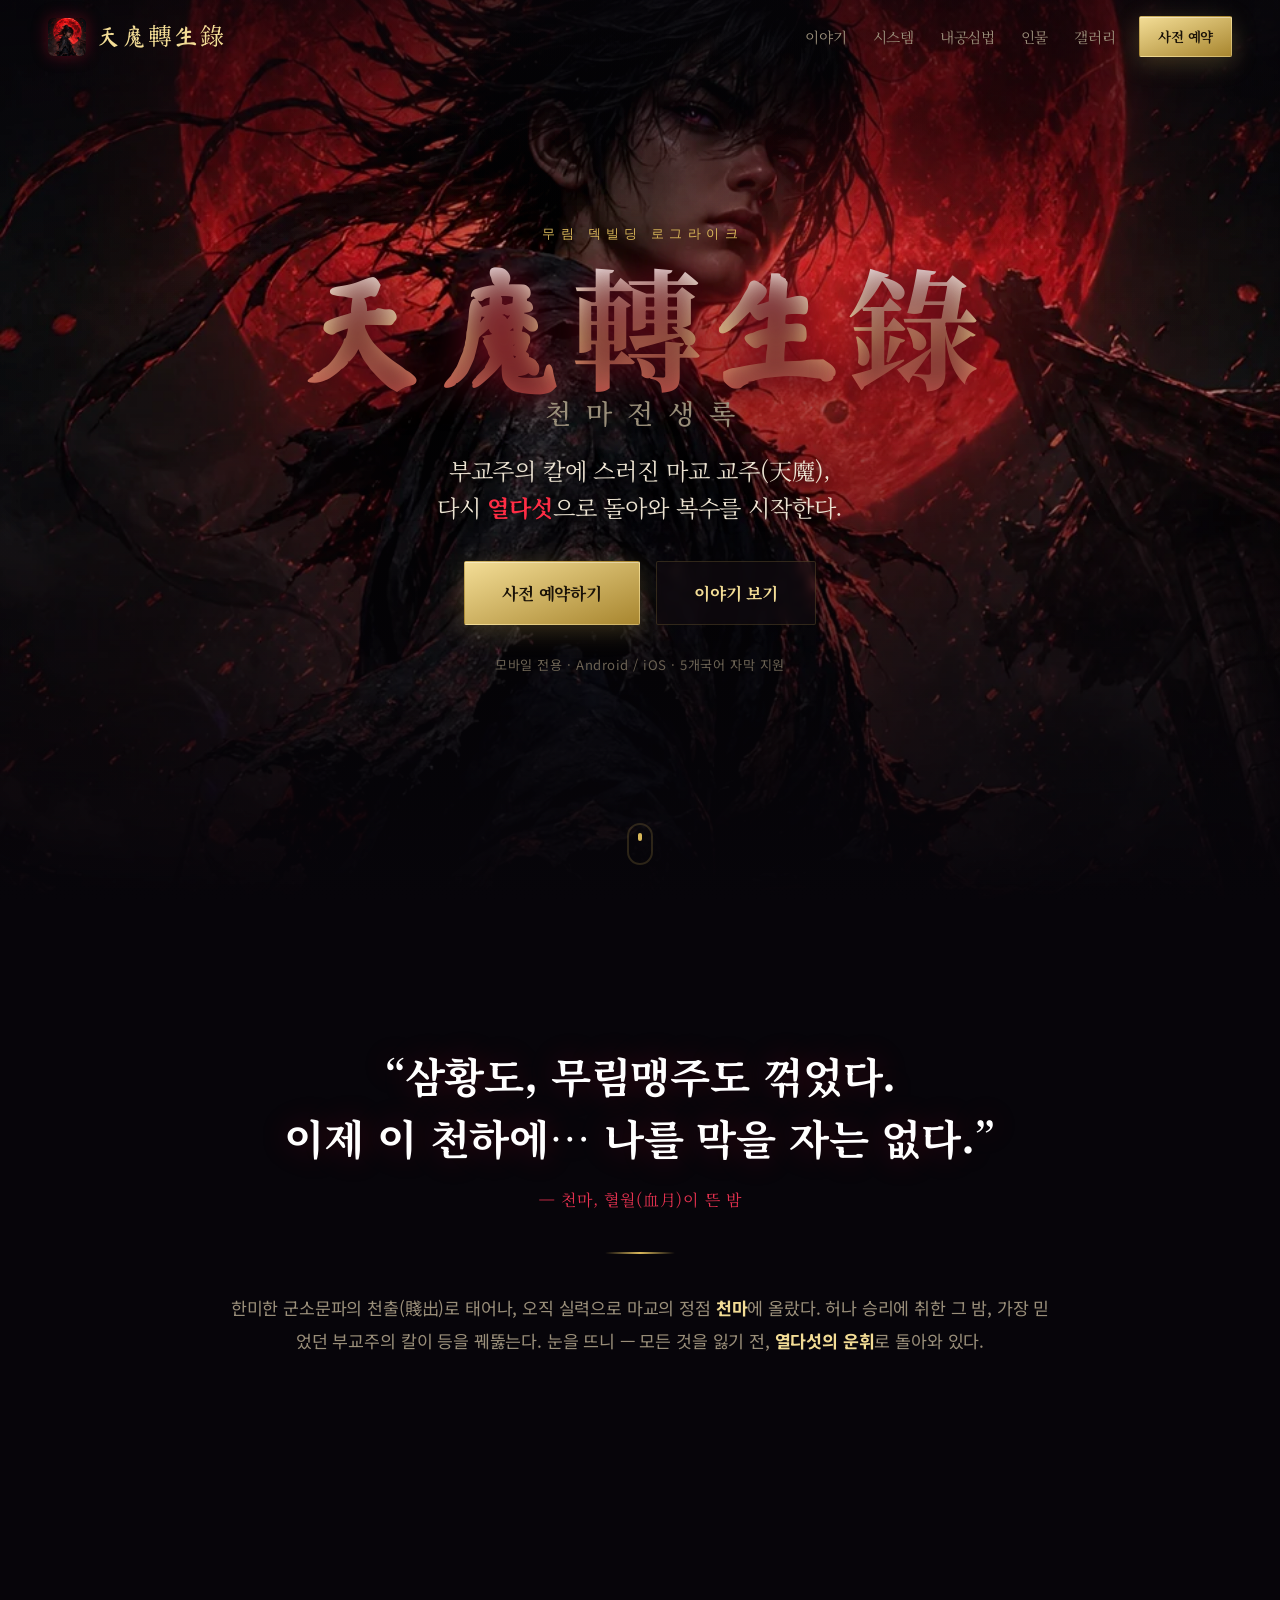
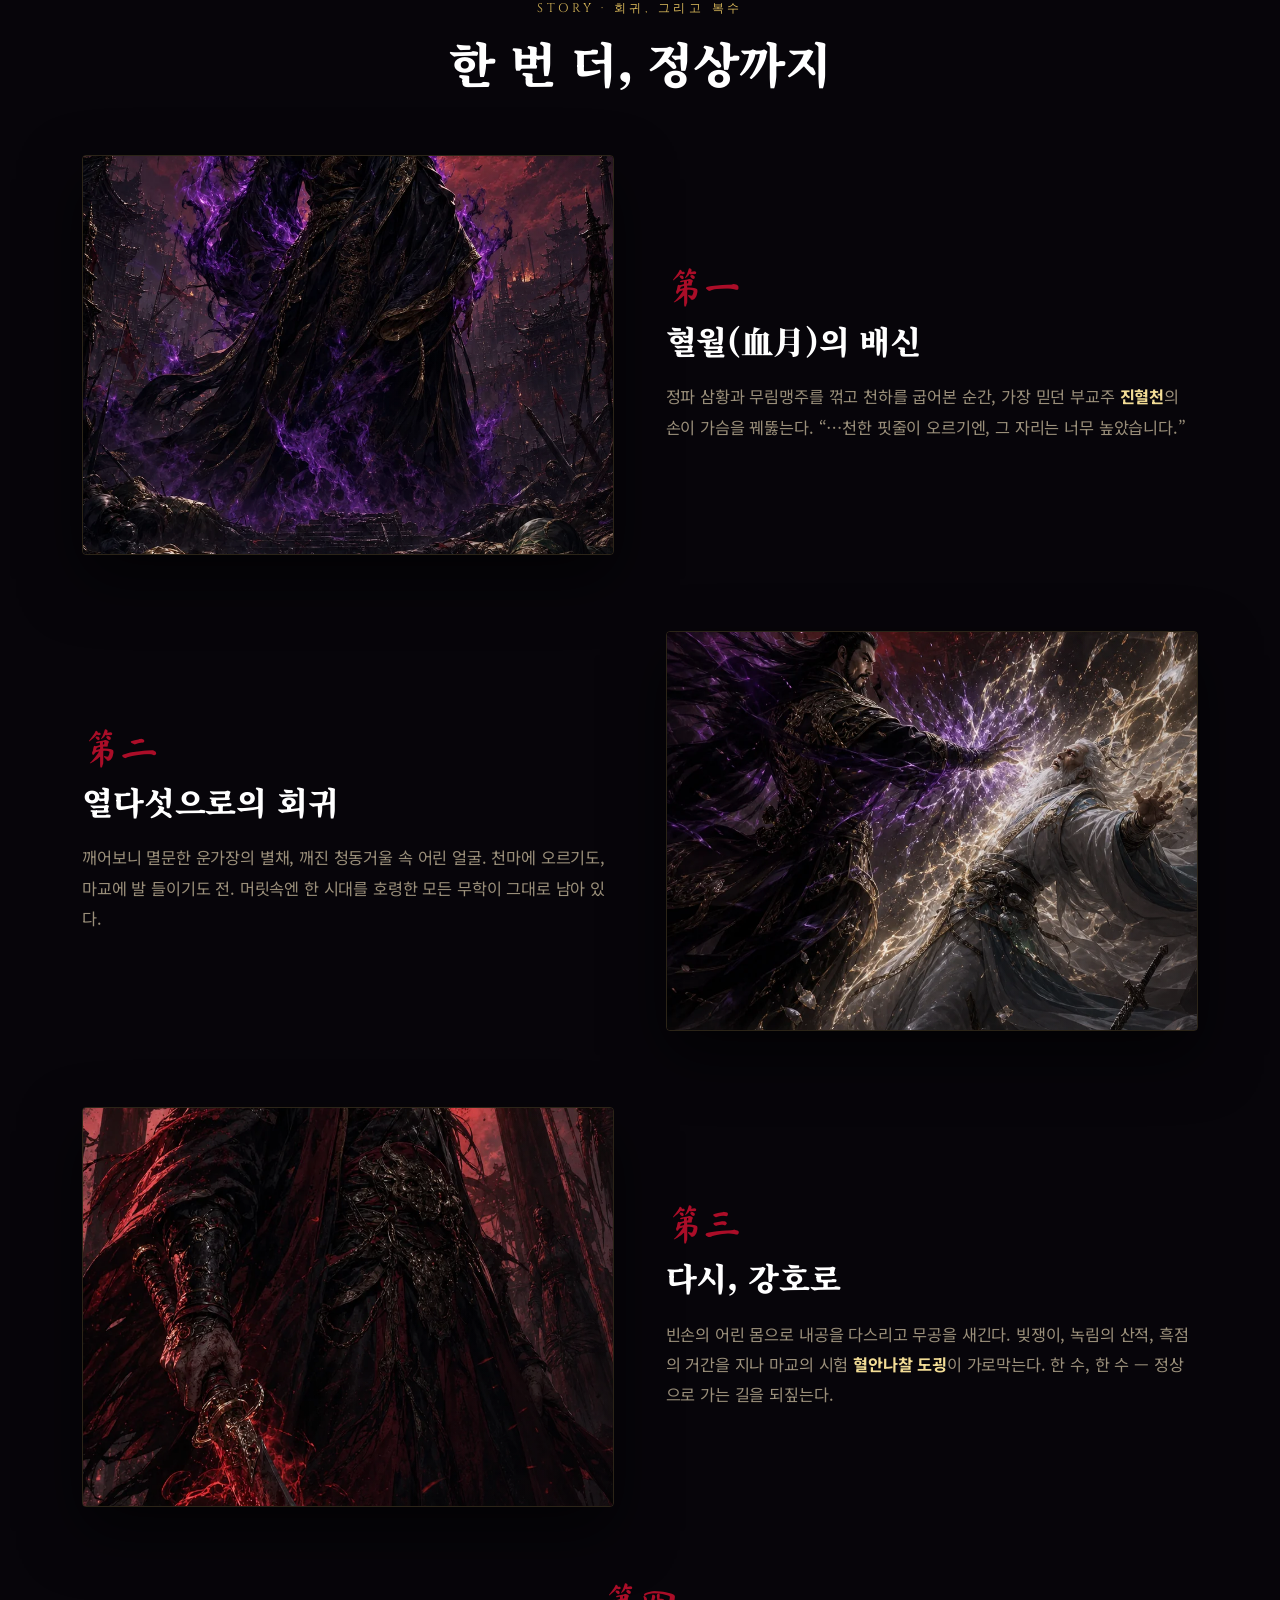
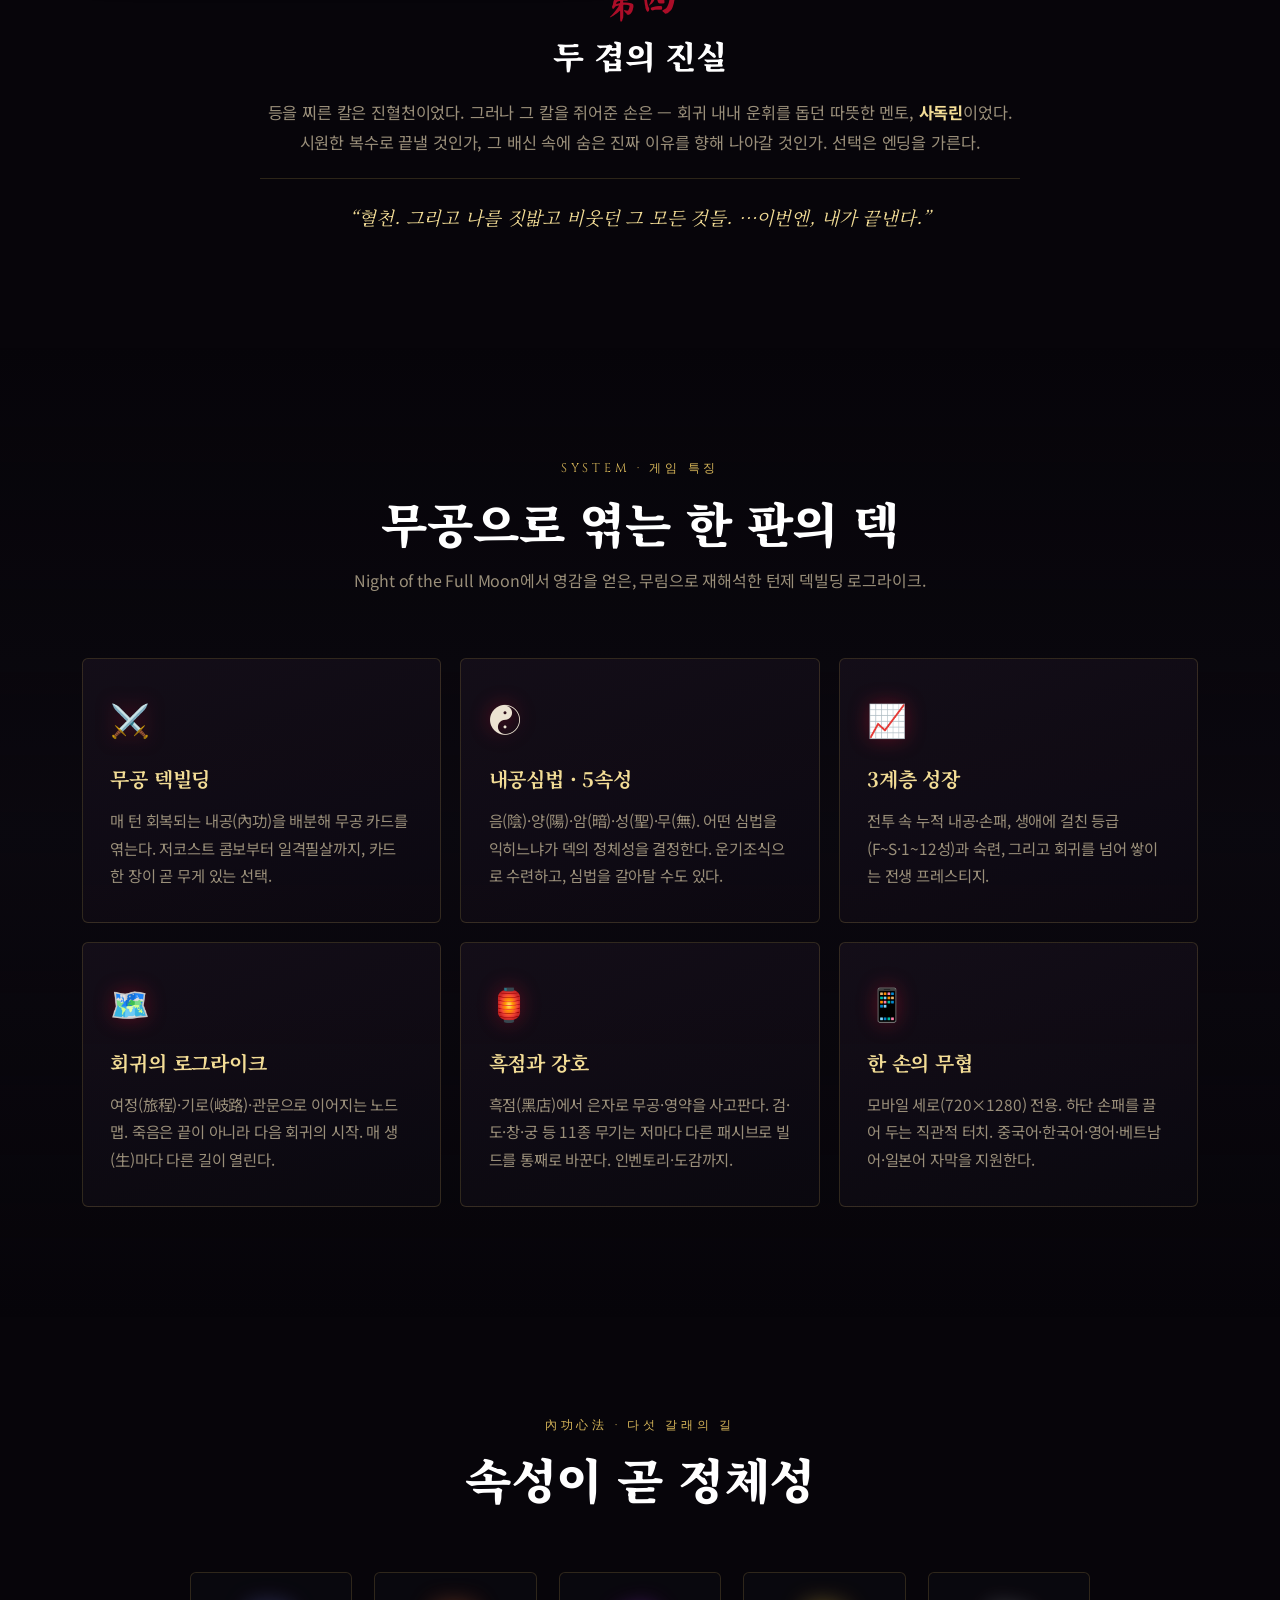
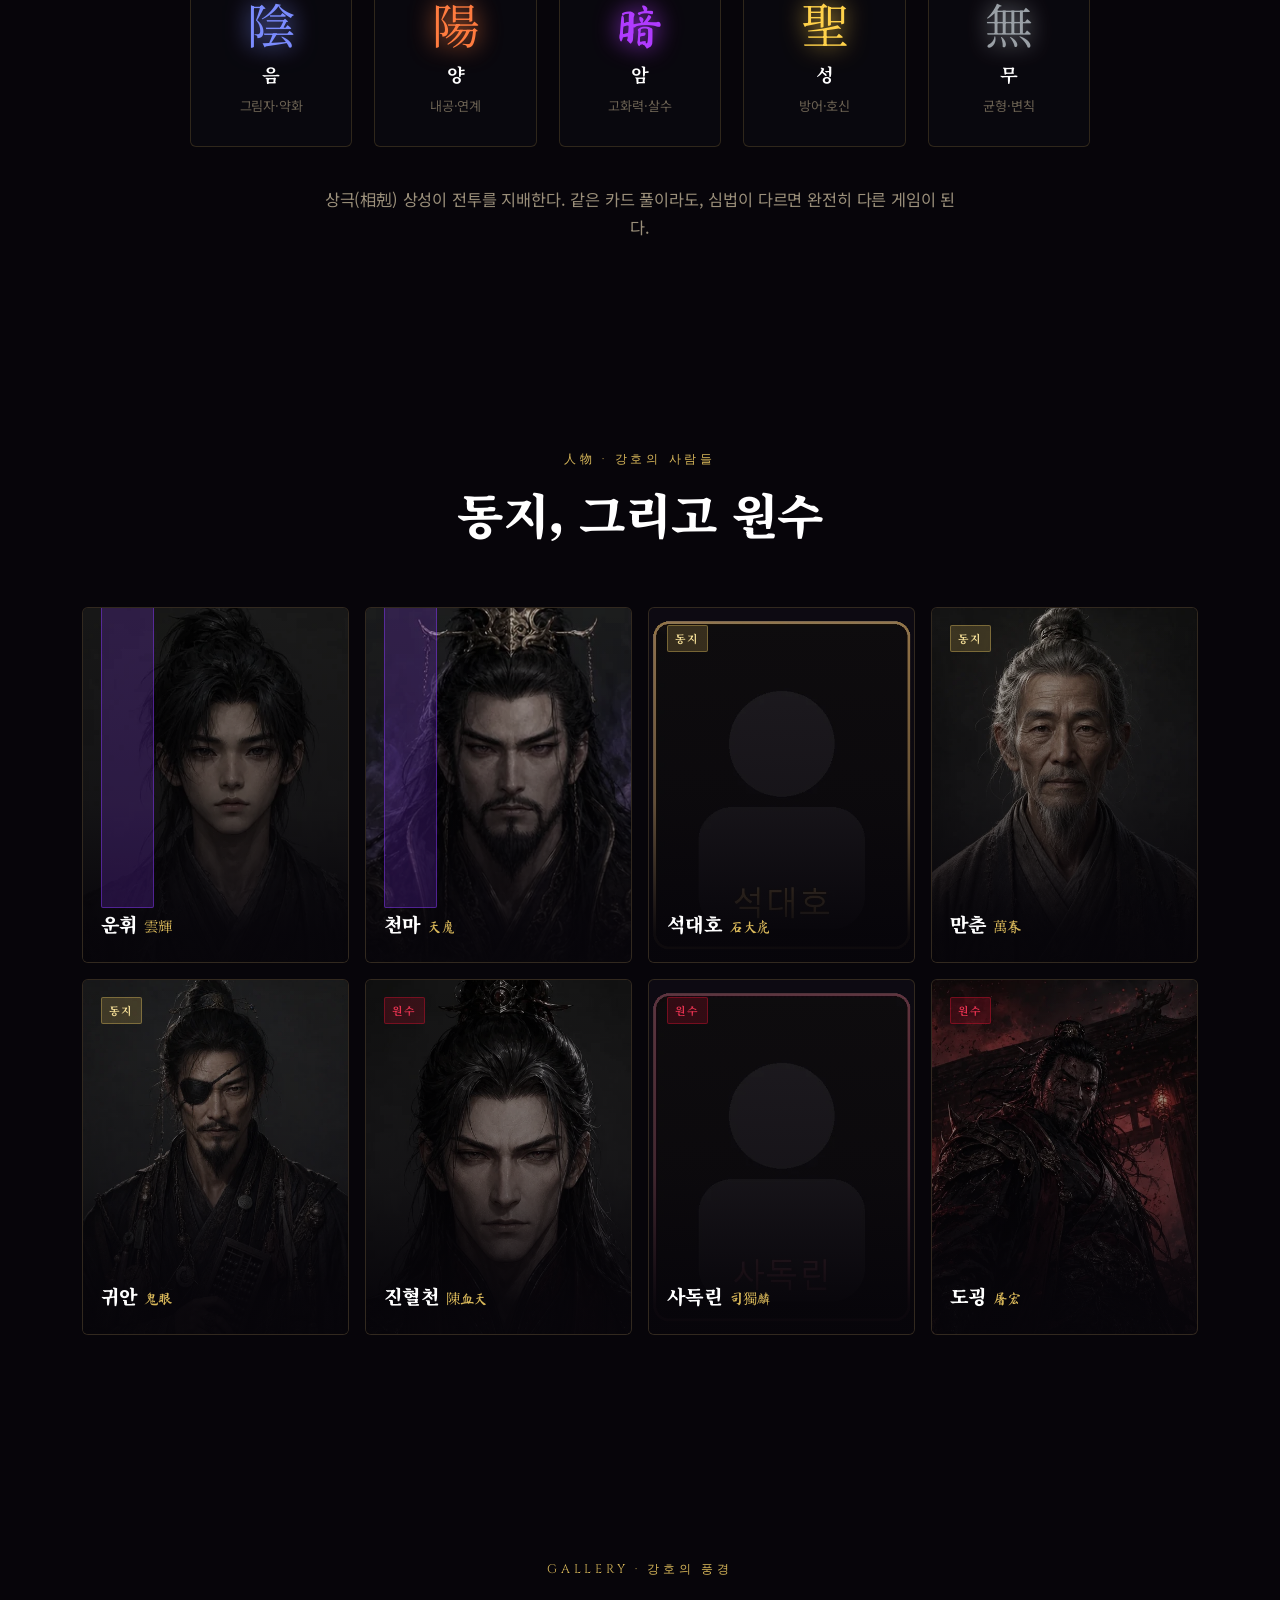
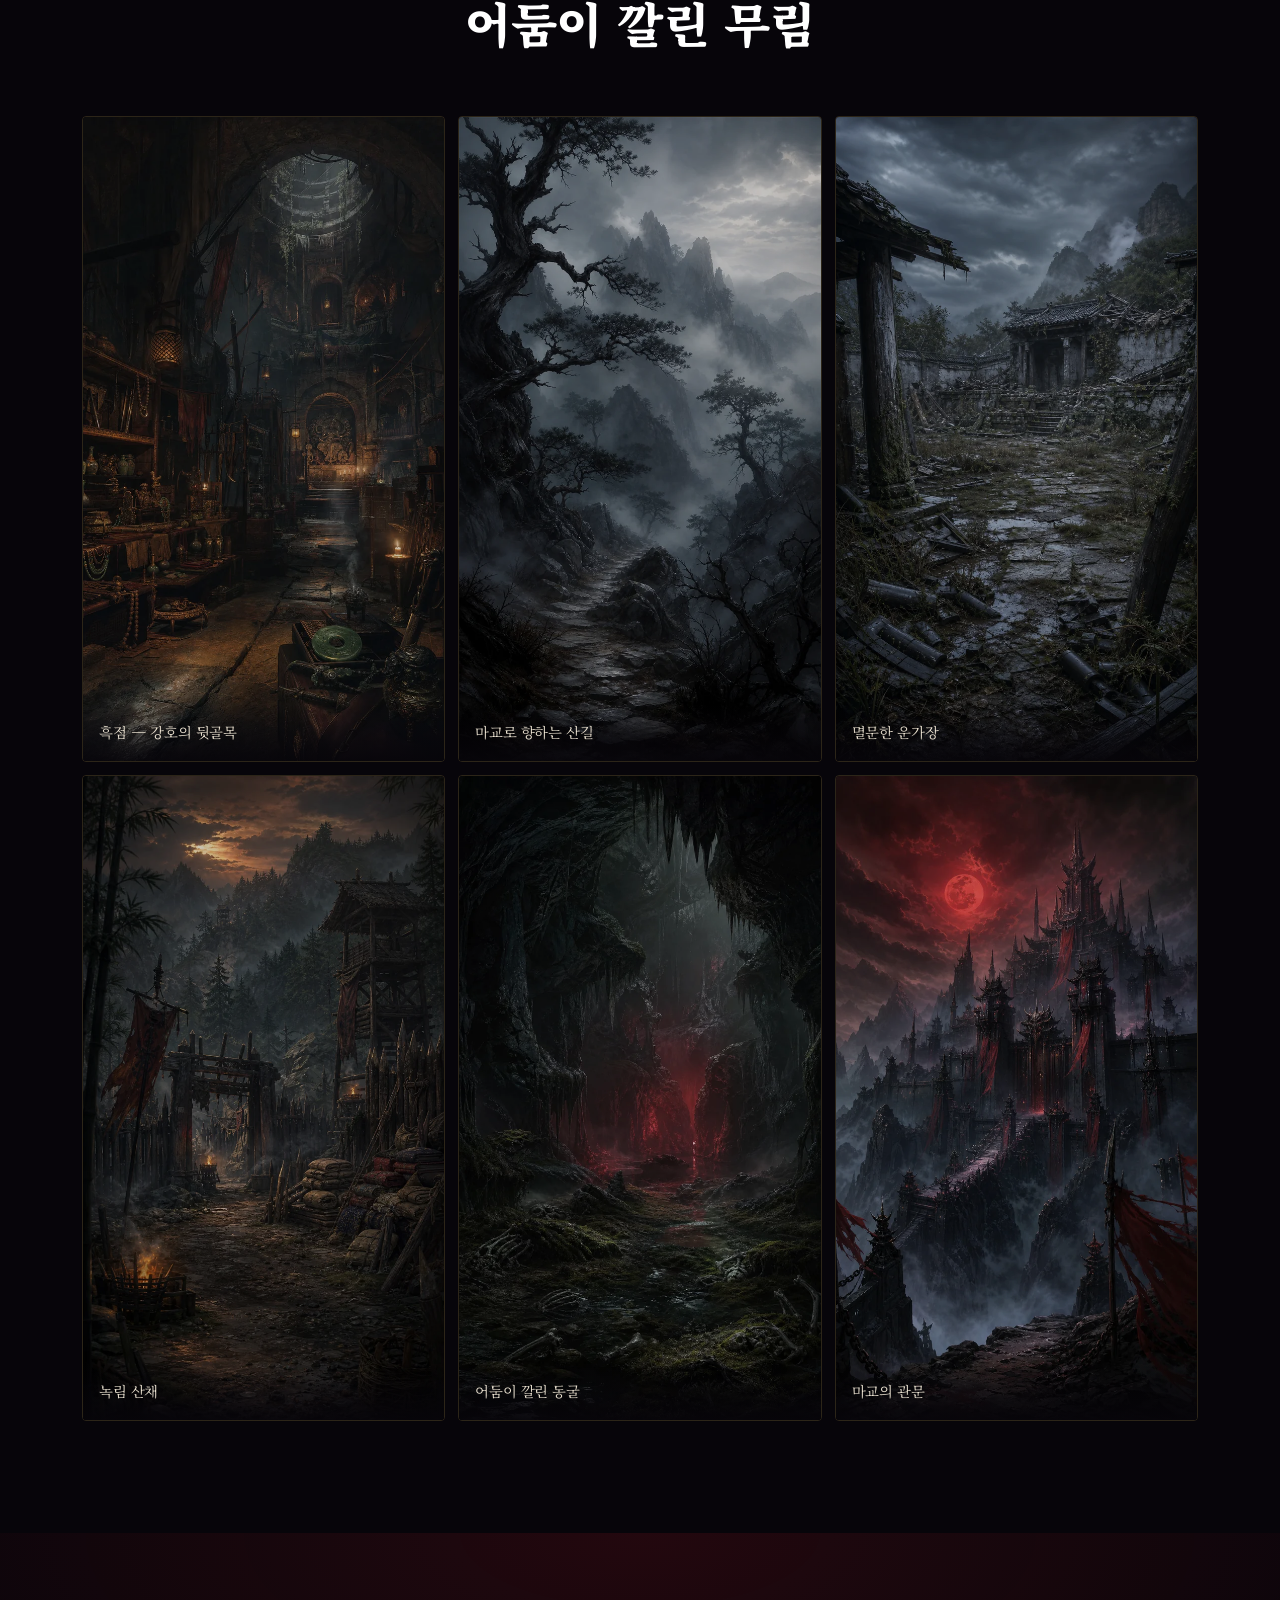
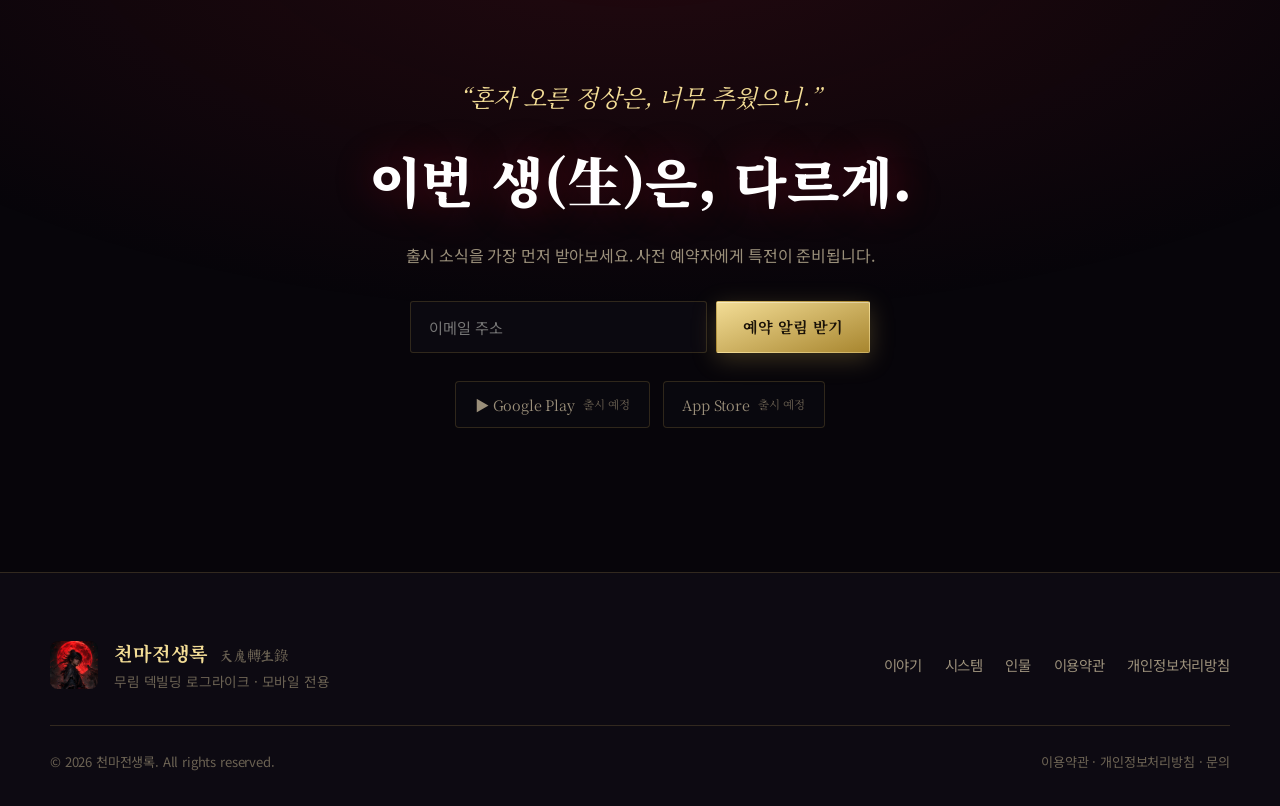
==== index.html @ b8580a9c "천마전생록 게임 소개 랜딩 페이지 - 다크 판타지 무협 톤의 동적 랜딩(히어로/스토리/시스템/내공심법/인물/갤러리/CTA) - 불씨 파티클, 스크롤 reveal, 캐릭터 3D 틸트" ====
<!DOCTYPE html>
<html lang="ko">
<head>
<meta charset="UTF-8" />
<meta name="viewport" content="width=device-width, initial-scale=1.0" />
<title>천마전생록 (天魔轉生錄) — 무림 덱빌딩 로그라이크</title>
<meta name="description" content="부교주의 칼에 스러진 마교 교주, 다시 열다섯으로 돌아오다. 회귀·복수·언더독의 무림 덱빌딩 로그라이크. 모바일 세로 전용." />
<meta name="theme-color" content="#0a0710" />
<link rel="icon" href="assets/misc/favicon.png" type="image/png" />

<!-- Open Graph -->
<meta property="og:type" content="website" />
<meta property="og:title" content="천마전생록 (天魔轉生錄)" />
<meta property="og:description" content="부교주의 칼에 스러진 마교 교주, 다시 열다섯으로 돌아오다 — 무림 덱빌딩 로그라이크" />
<meta property="og:image" content="assets/hero/protagonist.webp" />
<meta name="twitter:card" content="summary_large_image" />

<link rel="preconnect" href="https://fonts.googleapis.com" />
<link rel="preconnect" href="https://fonts.gstatic.com" crossorigin />
<link href="https://fonts.googleapis.com/css2?family=Noto+Serif+KR:wght@500;700;900&family=Noto+Sans+KR:wght@300;400;500;700&family=Cinzel:wght@500;700;900&family=Ma+Shan+Zheng&display=swap" rel="stylesheet" />
<link rel="stylesheet" href="css/style.css" />
</head>
<body>

<!-- 파티클 캔버스(불씨/재) -->
<canvas id="ember-canvas" aria-hidden="true"></canvas>

<!-- 고정 네비게이션 -->
<header class="nav" id="nav">
  <a href="#hero" class="nav__brand">
    <img src="assets/misc/icon.png" alt="천마전생록" class="nav__logo" />
    <span class="nav__title">天魔轉生錄</span>
  </a>
  <nav class="nav__links">
    <a href="#story">이야기</a>
    <a href="#features">시스템</a>
    <a href="#methods">내공심법</a>
    <a href="#characters">인물</a>
    <a href="#gallery">갤러리</a>
  </nav>
  <a href="#cta" class="btn btn--gold nav__cta">사전 예약</a>
  <button class="nav__burger" id="burger" aria-label="메뉴">☰</button>
</header>

<!-- ===================== HERO ===================== -->
<section class="hero" id="hero">
  <div class="hero__bg" data-parallax="0.25">
    <img src="assets/hero/protagonist.webp" alt="" class="hero__art" />
  </div>
  <div class="hero__moon" data-parallax="0.12"></div>
  <div class="hero__vignette"></div>

  <div class="hero__content">
    <p class="hero__eyebrow reveal">무림 덱빌딩 로그라이크</p>
    <h1 class="hero__title">
      <span class="hero__hanja reveal">天魔轉生錄</span>
      <span class="hero__kor reveal" data-delay="1">천마전생록</span>
    </h1>
    <p class="hero__tagline reveal" data-delay="2">
      부교주의 칼에 스러진 마교 교주(天魔),<br />다시 <em>열다섯</em>으로 돌아와 복수를 시작한다.
    </p>
    <div class="hero__cta reveal" data-delay="3">
      <a href="#cta" class="btn btn--gold btn--lg">사전 예약하기</a>
      <a href="#story" class="btn btn--ghost btn--lg">이야기 보기</a>
    </div>
    <p class="hero__platforms reveal" data-delay="4">모바일 전용 · Android / iOS · 5개국어 자막 지원</p>
  </div>

  <a href="#logline" class="hero__scroll" aria-label="아래로">
    <span></span>
  </a>
</section>

<!-- ===================== LOGLINE ===================== -->
<section class="logline" id="logline">
  <div class="logline__inner">
    <p class="logline__quote reveal">
      “삼황도, 무림맹주도 꺾었다.<br />이제 이 천하에… 나를 막을 자는 없다.”
    </p>
    <p class="logline__attr reveal" data-delay="1">— 천마, 혈월(血月)이 뜬 밤</p>
    <div class="logline__rule reveal" data-delay="2"></div>
    <p class="logline__body reveal" data-delay="2">
      한미한 군소문파의 천출(賤出)로 태어나, 오직 실력으로 마교의 정점 <b>천마</b>에 올랐다.
      허나 승리에 취한 그 밤, 가장 믿었던 부교주의 칼이 등을 꿰뚫는다.
      눈을 뜨니 — 모든 것을 잃기 전, <b>열다섯의 운휘</b>로 돌아와 있다.
    </p>
  </div>
</section>

<!-- ===================== STORY ===================== -->
<section class="story" id="story">
  <div class="section-head">
    <span class="section-head__kicker reveal">STORY · 회귀, 그리고 복수</span>
    <h2 class="section-head__title reveal" data-delay="1">한 번 더, 정상까지</h2>
  </div>

  <div class="beats">
    <article class="beat reveal">
      <div class="beat__img"><img src="assets/story/betrayal.webp" alt="혈월의 밤, 배신" loading="lazy" /></div>
      <div class="beat__text">
        <span class="beat__no">第一</span>
        <h3>혈월(血月)의 배신</h3>
        <p>정파 삼황과 무림맹주를 꺾고 천하를 굽어본 순간, 가장 믿던 부교주 <b>진혈천</b>의 손이 가슴을 꿰뚫는다.
        “…천한 핏줄이 오르기엔, 그 자리는 너무 높았습니다.”</p>
      </div>
    </article>

    <article class="beat beat--rev reveal">
      <div class="beat__img"><img src="assets/story/throne.webp" alt="열다섯으로 회귀" loading="lazy" /></div>
      <div class="beat__text">
        <span class="beat__no">第二</span>
        <h3>열다섯으로의 회귀</h3>
        <p>깨어보니 멸문한 운가장의 별채, 깨진 청동거울 속 어린 얼굴.
        천마에 오르기도, 마교에 발 들이기도 전. 머릿속엔 한 시대를 호령한 모든 무학이 그대로 남아 있다.</p>
      </div>
    </article>

    <article class="beat reveal">
      <div class="beat__img"><img src="assets/story/boss.webp" alt="강호의 여정" loading="lazy" /></div>
      <div class="beat__text">
        <span class="beat__no">第三</span>
        <h3>다시, 강호로</h3>
        <p>빈손의 어린 몸으로 내공을 다스리고 무공을 새긴다. 빚쟁이, 녹림의 산적, 흑점의 거간을 지나
        마교의 시험 <b>혈안나찰 도굉</b>이 가로막는다. 한 수, 한 수 — 정상으로 가는 길을 되짚는다.</p>
      </div>
    </article>

    <article class="beat beat--rev reveal">
      <div class="beat__text beat__text--full">
        <span class="beat__no">第四</span>
        <h3>두 겹의 진실</h3>
        <p>등을 찌른 칼은 진혈천이었다. 그러나 그 칼을 쥐어준 손은 — 회귀 내내 운휘를 돕던 따뜻한 멘토,
        <b>사독린</b>이었다. 시원한 복수로 끝낼 것인가, 그 배신 속에 숨은 진짜 이유를 향해 나아갈 것인가.
        선택은 엔딩을 가른다.</p>
        <p class="beat__line">“혈천. 그리고 나를 짓밟고 비웃던 그 모든 것들. …이번엔, 내가 끝낸다.”</p>
      </div>
    </article>
  </div>
</section>

<!-- ===================== FEATURES ===================== -->
<section class="features" id="features">
  <div class="section-head">
    <span class="section-head__kicker reveal">SYSTEM · 게임 특징</span>
    <h2 class="section-head__title reveal" data-delay="1">무공으로 엮는 한 판의 덱</h2>
    <p class="section-head__sub reveal" data-delay="2">Night of the Full Moon에서 영감을 얻은, 무림으로 재해석한 턴제 덱빌딩 로그라이크.</p>
  </div>

  <div class="feat-grid">
    <article class="feat reveal"><div class="feat__icon">⚔️</div><h3>무공 덱빌딩</h3><p>매 턴 회복되는 내공(內功)을 배분해 무공 카드를 엮는다. 저코스트 콤보부터 일격필살까지, 카드 한 장이 곧 무게 있는 선택.</p></article>
    <article class="feat reveal" data-delay="1"><div class="feat__icon">☯️</div><h3>내공심법 · 5속성</h3><p>음(陰)·양(陽)·암(暗)·성(聖)·무(無). 어떤 심법을 익히느냐가 덱의 정체성을 결정한다. 운기조식으로 수련하고, 심법을 갈아탈 수도 있다.</p></article>
    <article class="feat reveal" data-delay="2"><div class="feat__icon">📈</div><h3>3계층 성장</h3><p>전투 속 누적 내공·손패, 생애에 걸친 등급(F~S·1~12성)과 숙련, 그리고 회귀를 넘어 쌓이는 전생 프레스티지.</p></article>
    <article class="feat reveal"><div class="feat__icon">🗺️</div><h3>회귀의 로그라이크</h3><p>여정(旅程)·기로(岐路)·관문으로 이어지는 노드맵. 죽음은 끝이 아니라 다음 회귀의 시작. 매 생(生)마다 다른 길이 열린다.</p></article>
    <article class="feat reveal" data-delay="1"><div class="feat__icon">🏮</div><h3>흑점과 강호</h3><p>흑점(黑店)에서 은자로 무공·영약을 사고판다. 검·도·창·궁 등 11종 무기는 저마다 다른 패시브로 빌드를 통째로 바꾼다. 인벤토리·도감까지.</p></article>
    <article class="feat reveal" data-delay="2"><div class="feat__icon">📱</div><h3>한 손의 무협</h3><p>모바일 세로(720×1280) 전용. 하단 손패를 끌어 두는 직관적 터치. 중국어·한국어·영어·베트남어·일본어 자막을 지원한다.</p></article>
  </div>
</section>

<!-- ===================== METHODS (5속성) ===================== -->
<section class="methods" id="methods">
  <div class="section-head">
    <span class="section-head__kicker reveal">內功心法 · 다섯 갈래의 길</span>
    <h2 class="section-head__title reveal" data-delay="1">속성이 곧 정체성</h2>
  </div>
  <div class="method-row">
    <div class="method reveal" style="--c:#7b8cff"><span class="method__char">陰</span><b>음</b><small>그림자·약화</small></div>
    <div class="method reveal" data-delay="1" style="--c:#ff7b3f"><span class="method__char">陽</span><b>양</b><small>내공·연계</small></div>
    <div class="method reveal" data-delay="2" style="--c:#b03bff"><span class="method__char">暗</span><b>암</b><small>고화력·살수</small></div>
    <div class="method reveal" data-delay="3" style="--c:#ffd24a"><span class="method__char">聖</span><b>성</b><small>방어·호신</small></div>
    <div class="method reveal" data-delay="4" style="--c:#9aa0a6"><span class="method__char">無</span><b>무</b><small>균형·변칙</small></div>
  </div>
  <p class="methods__note reveal">상극(相剋) 상성이 전투를 지배한다. 같은 카드 풀이라도, 심법이 다르면 완전히 다른 게임이 된다.</p>
</section>

<!-- ===================== CHARACTERS ===================== -->
<section class="characters" id="characters">
  <div class="section-head">
    <span class="section-head__kicker reveal">人物 · 강호의 사람들</span>
    <h2 class="section-head__title reveal" data-delay="1">동지, 그리고 원수</h2>
  </div>
  <div class="char-grid" id="char-grid">
    <!-- JS가 채움 -->
  </div>
</section>

<!-- ===================== GALLERY ===================== -->
<section class="gallery" id="gallery">
  <div class="section-head">
    <span class="section-head__kicker reveal">GALLERY · 강호의 풍경</span>
    <h2 class="section-head__title reveal" data-delay="1">어둠이 깔린 무림</h2>
  </div>
  <div class="gal-grid" id="gal-grid"><!-- JS가 채움 --></div>
</section>

<!-- ===================== CTA ===================== -->
<section class="cta" id="cta">
  <div class="cta__inner">
    <p class="cta__line reveal">“혼자 오른 정상은, 너무 추웠으니.”</p>
    <h2 class="cta__title reveal" data-delay="1">이번 생(生)은, 다르게.</h2>
    <p class="cta__sub reveal" data-delay="2">출시 소식을 가장 먼저 받아보세요. 사전 예약자에게 특전이 준비됩니다.</p>
    <form class="cta__form reveal" data-delay="2" id="signup">
      <input type="email" placeholder="이메일 주소" required aria-label="이메일" />
      <button type="submit" class="btn btn--gold">예약 알림 받기</button>
    </form>
    <div class="cta__badges reveal" data-delay="3">
      <span class="store-badge">▶ Google Play <small>출시 예정</small></span>
      <span class="store-badge"> App Store <small>출시 예정</small></span>
    </div>
    <p class="cta__msg" id="signup-msg" hidden></p>
  </div>
</section>

<!-- ===================== FOOTER ===================== -->
<footer class="footer">
  <div class="footer__top">
    <div class="footer__brand">
      <img src="assets/misc/icon.png" alt="" class="footer__logo" />
      <div>
        <p class="footer__name">천마전생록 <span>天魔轉生錄</span></p>
        <p class="footer__desc">무림 덱빌딩 로그라이크 · 모바일 전용</p>
      </div>
    </div>
    <nav class="footer__nav">
      <a href="#story">이야기</a>
      <a href="#features">시스템</a>
      <a href="#characters">인물</a>
      <a href="terms.html">이용약관</a>
      <a href="privacy.html">개인정보처리방침</a>
    </nav>
  </div>
  <div class="footer__bottom">
    <p>© 2026 천마전생록. All rights reserved.</p>
    <p class="footer__legal">
      <a href="terms.html">이용약관</a> ·
      <a href="privacy.html">개인정보처리방침</a> ·
      <a href="mailto:karczael@naver.com">문의</a>
    </p>
  </div>
</footer>

<script src="js/main.js"></script>
</body>
</html>
---- css/style.css ----
/* ============================================================
   천마전생록 — 랜딩 스타일 (다크 판타지 무협)
   ============================================================ */
:root {
  --bg:        #07050a;
  --bg-2:      #0d0a12;
  --bg-3:      #130d18;
  --ink:       #ece3d2;
  --ink-dim:   #9a8f7a;
  --ink-faint: #6b6253;
  --blood:     #c8102e;
  --blood-2:   #e63250;
  --blood-glow:#ff2d45;
  --gold:      #d9b85a;
  --gold-2:    #f3dd96;
  --gold-deep: #a8862f;
  --qi:        #8b3bff;
  --qi-2:      #b06bff;
  --line:      rgba(217,184,90,0.18);
  --serif: "Noto Serif KR", serif;
  --sans:  "Noto Sans KR", sans-serif;
  --deco:  "Ma Shan Zheng", "Noto Serif KR", serif;
  --cinzel:"Cinzel", serif;
  --maxw: 1180px;
}

* { margin: 0; padding: 0; box-sizing: border-box; }
html { scroll-behavior: smooth; -webkit-text-size-adjust: 100%; }
body {
  font-family: var(--sans);
  background: var(--bg);
  color: var(--ink);
  line-height: 1.7;
  overflow-x: hidden;
  letter-spacing: -0.01em;
}
img { max-width: 100%; display: block; }
a { color: inherit; text-decoration: none; }
em { font-style: normal; color: var(--blood-glow); font-weight: 700; }
b  { color: var(--gold-2); font-weight: 700; }
::selection { background: var(--blood); color: #fff; }

/* ---------- 배경 텍스처 ---------- */
body::before {
  content: ""; position: fixed; inset: 0; z-index: -2;
  background:
    radial-gradient(120% 80% at 50% -10%, rgba(120,20,30,0.22), transparent 60%),
    radial-gradient(80% 60% at 80% 110%, rgba(80,30,140,0.16), transparent 60%),
    var(--bg);
}
#ember-canvas { position: fixed; inset: 0; z-index: -1; pointer-events: none; opacity: 0.85; }

/* ---------- 버튼 ---------- */
.btn {
  display: inline-flex; align-items: center; justify-content: center; gap: .5em;
  font-family: var(--serif); font-weight: 700; font-size: .95rem;
  padding: .85em 1.7em; border-radius: 2px; cursor: pointer; border: 1px solid transparent;
  transition: transform .25s, box-shadow .25s, background .25s, color .25s;
  position: relative; white-space: nowrap;
}
.btn--lg { font-size: 1.05rem; padding: 1em 2.2em; }
.btn--gold {
  background: linear-gradient(160deg, var(--gold-2), var(--gold-deep));
  color: #1a1208; box-shadow: 0 6px 24px rgba(217,184,90,0.25), inset 0 1px 0 rgba(255,255,255,.4);
}
.btn--gold:hover { transform: translateY(-2px); box-shadow: 0 10px 34px rgba(217,184,90,0.45); }
.btn--ghost {
  background: rgba(20,12,18,.5); color: var(--gold-2); border-color: var(--line);
  backdrop-filter: blur(4px);
}
.btn--ghost:hover { border-color: var(--gold); color: #fff; transform: translateY(-2px); box-shadow: 0 0 24px rgba(200,16,46,.3); }

/* ---------- 네비 ---------- */
.nav {
  position: fixed; top: 0; left: 0; right: 0; z-index: 100;
  display: flex; align-items: center; gap: 1.5rem;
  padding: 1rem clamp(1rem, 4vw, 3rem);
  transition: background .4s, padding .4s, border-color .4s;
  border-bottom: 1px solid transparent;
}
.nav.scrolled {
  background: rgba(7,5,10,.82); backdrop-filter: blur(12px) saturate(1.2);
  border-bottom-color: var(--line); padding-top: .6rem; padding-bottom: .6rem;
}
.nav__brand { display: flex; align-items: center; gap: .65rem; margin-right: auto; }
.nav__logo { width: 38px; height: 38px; border-radius: 6px; box-shadow: 0 0 16px rgba(200,16,46,.4); }
.nav__title { font-family: var(--deco); font-size: 1.5rem; color: var(--gold-2); letter-spacing: .08em; }
.nav__links { display: flex; gap: 1.6rem; }
.nav__links a { font-family: var(--serif); font-size: .92rem; color: var(--ink-dim); position: relative; transition: color .25s; }
.nav__links a::after {
  content: ""; position: absolute; left: 0; bottom: -6px; width: 0; height: 1px;
  background: var(--gold); transition: width .3s;
}
.nav__links a:hover { color: var(--gold-2); }
.nav__links a:hover::after { width: 100%; }
.nav__cta { font-size: .85rem; padding: .6em 1.3em; }
.nav__burger { display: none; background: none; border: none; color: var(--gold-2); font-size: 1.5rem; cursor: pointer; }

/* ---------- HERO ---------- */
.hero { position: relative; min-height: 100svh; display: flex; align-items: center; justify-content: center; overflow: hidden; }
.hero__bg { position: absolute; inset: -8% 0 0 0; z-index: 0; will-change: transform; }
.hero__art {
  width: 100%; height: 116%; object-fit: cover; object-position: 50% 28%;
  filter: contrast(1.05) saturate(1.08) brightness(.82);
}
.hero__moon {
  position: absolute; top: 8%; left: 50%; transform: translateX(-50%); z-index: 0;
  width: min(58vw, 460px); aspect-ratio: 1; border-radius: 50%;
  background: radial-gradient(circle at 50% 50%, rgba(255,60,60,.32), rgba(190,20,30,.12) 55%, transparent 72%);
  filter: blur(6px); animation: moonPulse 7s ease-in-out infinite;
}
@keyframes moonPulse { 0%,100% { opacity: .8; } 50% { opacity: 1; } }
.hero__vignette {
  position: absolute; inset: 0; z-index: 1;
  background:
    linear-gradient(180deg, rgba(7,5,10,.55) 0%, transparent 30%, rgba(7,5,10,.55) 72%, var(--bg) 100%),
    radial-gradient(120% 90% at 50% 60%, transparent 40%, rgba(7,5,10,.7) 100%);
}
.hero__content { position: relative; z-index: 2; text-align: center; padding: 0 1.2rem; max-width: 860px; }
.hero__eyebrow {
  font-family: var(--cinzel); letter-spacing: .42em; text-transform: uppercase;
  font-size: .8rem; color: var(--gold); margin-bottom: 1.2rem; padding-left: .42em;
}
.hero__title { display: flex; flex-direction: column; align-items: center; gap: .2rem; margin-bottom: 1.6rem; line-height: 1; }
.hero__hanja {
  font-family: var(--deco); font-size: clamp(3.6rem, 13vw, 8.2rem); color: #fff;
  text-shadow: 0 0 40px rgba(200,16,46,.55), 0 4px 30px rgba(0,0,0,.8);
  letter-spacing: .06em; background: linear-gradient(180deg, #fff, #f3dd96 55%, #c8102e 130%);
  -webkit-background-clip: text; background-clip: text; -webkit-text-fill-color: transparent;
}
.hero__kor { font-family: var(--serif); font-weight: 500; font-size: clamp(1rem,4.5vw,1.7rem); color: var(--ink-dim); letter-spacing: .55em; padding-left: .55em; }
.hero__tagline { font-family: var(--serif); font-size: clamp(1.05rem, 2.6vw, 1.45rem); color: var(--ink); margin-bottom: 2.2rem; line-height: 1.6; text-shadow: 0 2px 12px rgba(0,0,0,.9); }
.hero__cta { display: flex; gap: 1rem; justify-content: center; flex-wrap: wrap; margin-bottom: 1.8rem; }
.hero__platforms { font-size: .82rem; color: var(--ink-faint); letter-spacing: .04em; }
.hero__scroll { position: absolute; bottom: 2.2rem; left: 50%; transform: translateX(-50%); z-index: 3; width: 26px; height: 42px; border: 2px solid var(--line); border-radius: 14px; }
.hero__scroll span { position: absolute; top: 8px; left: 50%; transform: translateX(-50%); width: 4px; height: 8px; border-radius: 2px; background: var(--gold); animation: scrollDot 1.8s ease-in-out infinite; }
@keyframes scrollDot { 0% { opacity: 0; transform: translate(-50%,0); } 40% { opacity: 1; } 80%,100% { opacity: 0; transform: translate(-50%,14px); } }

/* ---------- 섹션 공통 ---------- */
section { position: relative; }
.section-head { text-align: center; max-width: 720px; margin: 0 auto clamp(2.5rem,6vw,4rem); padding: 0 1.2rem; }
.section-head__kicker { font-family: var(--cinzel); letter-spacing: .3em; text-transform: uppercase; font-size: .78rem; color: var(--gold); display: block; margin-bottom: .9rem; }
.section-head__title { font-family: var(--serif); font-weight: 900; font-size: clamp(1.8rem, 5vw, 3rem); color: #fff; line-height: 1.2; }
.section-head__sub { margin-top: 1rem; color: var(--ink-dim); font-size: 1rem; }

/* ---------- LOGLINE ---------- */
.logline { padding: clamp(5rem,12vw,9rem) 1.2rem; text-align: center; }
.logline__inner { max-width: 820px; margin: 0 auto; }
.logline__quote { font-family: var(--serif); font-weight: 700; font-size: clamp(1.5rem, 5vw, 2.6rem); line-height: 1.5; color: #fff; text-shadow: 0 0 30px rgba(200,16,46,.3); }
.logline__attr { color: var(--blood-2); font-family: var(--serif); margin-top: 1.1rem; letter-spacing: .05em; }
.logline__rule { width: 70px; height: 2px; margin: 2.4rem auto; background: linear-gradient(90deg, transparent, var(--gold), transparent); }
.logline__body { color: var(--ink-dim); font-size: 1.08rem; line-height: 1.9; }

/* ---------- STORY BEATS ---------- */
.story { padding: clamp(3rem,8vw,6rem) 0 clamp(4rem,10vw,7rem); }
.beats { max-width: var(--maxw); margin: 0 auto; padding: 0 clamp(1rem,4vw,2rem); display: flex; flex-direction: column; gap: clamp(2.5rem,6vw,5rem); }
.beat { display: grid; grid-template-columns: 1fr 1fr; gap: clamp(1.5rem,4vw,3.5rem); align-items: center; }
.beat--rev .beat__img { order: 2; }
.beat__img { position: relative; border-radius: 4px; overflow: hidden; aspect-ratio: 4/3; box-shadow: 0 24px 60px rgba(0,0,0,.6); border: 1px solid var(--line); }
.beat__img::after { content: ""; position: absolute; inset: 0; background: linear-gradient(120deg, transparent 50%, rgba(7,5,10,.35)); }
.beat__img img { width: 100%; height: 100%; object-fit: cover; transition: transform .8s ease; }
.beat:hover .beat__img img { transform: scale(1.05); }
.beat__no { font-family: var(--deco); font-size: 2.4rem; color: var(--blood); opacity: .85; display: block; margin-bottom: .4rem; line-height: 1; }
.beat__text h3 { font-family: var(--serif); font-weight: 900; font-size: clamp(1.4rem,3.4vw,2rem); color: #fff; margin-bottom: .9rem; }
.beat__text p { color: var(--ink-dim); font-size: 1.02rem; line-height: 1.85; }
.beat__text--full { grid-column: 1 / -1; text-align: center; max-width: 760px; margin: 0 auto; }
.beat__line { font-family: var(--serif); font-style: italic; color: var(--gold-2) !important; font-size: 1.15rem !important; margin-top: 1.3rem !important; padding-top: 1.3rem; border-top: 1px solid var(--line); }

/* ---------- FEATURES ---------- */
.features { padding: clamp(4rem,10vw,7rem) 0; background: linear-gradient(180deg, transparent, rgba(13,10,18,.6), transparent); }
.feat-grid { max-width: var(--maxw); margin: 0 auto; padding: 0 clamp(1rem,4vw,2rem); display: grid; grid-template-columns: repeat(3, 1fr); gap: 1.2rem; }
.feat {
  background: linear-gradient(160deg, rgba(25,18,30,.7), rgba(13,10,18,.7));
  border: 1px solid var(--line); border-radius: 6px; padding: 2rem 1.7rem;
  transition: transform .3s, border-color .3s, box-shadow .3s; position: relative; overflow: hidden;
}
.feat::before { content: ""; position: absolute; top: 0; left: 0; right: 0; height: 2px; background: linear-gradient(90deg, transparent, var(--blood), var(--gold), transparent); transform: scaleX(0); transform-origin: left; transition: transform .4s; }
.feat:hover { transform: translateY(-6px); border-color: rgba(217,184,90,.4); box-shadow: 0 20px 50px rgba(0,0,0,.5); }
.feat:hover::before { transform: scaleX(1); }
.feat__icon { font-size: 2rem; margin-bottom: 1rem; filter: drop-shadow(0 0 10px rgba(200,16,46,.4)); }
.feat h3 { font-family: var(--serif); font-weight: 700; font-size: 1.25rem; color: var(--gold-2); margin-bottom: .7rem; }
.feat p { color: var(--ink-dim); font-size: .96rem; line-height: 1.8; }

/* ---------- METHODS ---------- */
.methods { padding: clamp(3rem,8vw,6rem) 1.2rem; text-align: center; }
.method-row { display: flex; justify-content: center; gap: clamp(.6rem,2vw,1.4rem); flex-wrap: wrap; max-width: 900px; margin: 0 auto; }
.method {
  flex: 1 1 130px; max-width: 180px; padding: 1.8rem 1rem; border-radius: 6px;
  background: rgba(13,10,18,.6); border: 1px solid var(--line);
  transition: transform .3s, box-shadow .3s; position: relative;
}
.method:hover { transform: translateY(-6px); box-shadow: 0 0 36px color-mix(in srgb, var(--c) 45%, transparent); border-color: var(--c); }
.method__char { font-family: var(--deco); font-size: 3rem; display: block; color: var(--c); text-shadow: 0 0 24px var(--c); line-height: 1; margin-bottom: .6rem; }
.method b { color: #fff; font-family: var(--serif); font-size: 1.15rem; display: block; }
.method small { color: var(--ink-faint); font-size: .82rem; }
.methods__note { margin-top: 2.4rem; color: var(--ink-dim); font-size: 1.02rem; max-width: 640px; margin-left: auto; margin-right: auto; }

/* ---------- CHARACTERS ---------- */
.characters { padding: clamp(4rem,10vw,7rem) 0; }
.char-grid { max-width: var(--maxw); margin: 0 auto; padding: 0 clamp(1rem,4vw,2rem); display: grid; grid-template-columns: repeat(4,1fr); gap: 1rem; }
.char {
  position: relative; border-radius: 6px; overflow: hidden; aspect-ratio: 3/4;
  border: 1px solid var(--line); cursor: pointer; transform-style: preserve-3d;
  transition: transform .2s ease, box-shadow .3s; background: var(--bg-2);
}
.char img { width: 100%; height: 100%; object-fit: cover; object-position: 50% 22%; transition: transform .6s, filter .4s; filter: grayscale(.3) brightness(.78); }
.char:hover img { transform: scale(1.08); filter: grayscale(0) brightness(.95); }
.char__overlay { position: absolute; inset: 0; display: flex; flex-direction: column; justify-content: flex-end; padding: 1.1rem; background: linear-gradient(0deg, rgba(7,5,10,.95) 8%, rgba(7,5,10,.35) 45%, transparent); }
.char__tag { align-self: flex-start; white-space: nowrap; font-family: var(--serif); font-weight: 700; font-size: .68rem; letter-spacing: .1em; padding: .3em .7em; border-radius: 2px; margin-bottom: auto; }
.char__tag.ally   { background: rgba(217,184,90,.2); color: var(--gold-2); border: 1px solid rgba(217,184,90,.4); }
.char__tag.enemy  { background: rgba(200,16,46,.2);  color: var(--blood-2); border: 1px solid rgba(200,16,46,.45); }
.char__tag.hero   { background: rgba(139,59,255,.2); color: var(--qi-2);   border: 1px solid rgba(139,59,255,.45); }
.char__name { font-family: var(--serif); font-weight: 900; font-size: 1.2rem; color: #fff; }
.char__hanja { font-family: var(--deco); font-size: .9rem; color: var(--gold); margin-left: .35rem; font-weight: 400; }
.char__role { font-size: .82rem; color: var(--ink-dim); margin-top: .2rem; opacity: 0; max-height: 0; transition: opacity .4s, max-height .4s; }
.char:hover .char__role { opacity: 1; max-height: 4rem; }

/* ---------- GALLERY ---------- */
.gallery { padding: clamp(4rem,10vw,7rem) 0; }
.gal-grid { max-width: var(--maxw); margin: 0 auto; padding: 0 clamp(1rem,4vw,2rem); display: grid; grid-template-columns: repeat(3,1fr); gap: .8rem; }
.gal-item { position: relative; overflow: hidden; border-radius: 4px; aspect-ratio: 9/16; border: 1px solid var(--line); cursor: pointer; }
.gal-item img { width: 100%; height: 100%; object-fit: cover; transition: transform .6s, filter .4s; filter: brightness(.8); }
.gal-item:hover img { transform: scale(1.07); filter: brightness(1); }
.gal-item__cap { position: absolute; left: 0; right: 0; bottom: 0; padding: 1rem; font-family: var(--serif); font-size: .9rem; color: var(--ink); background: linear-gradient(0deg, rgba(7,5,10,.9), transparent); }

/* ---------- CTA ---------- */
.cta { padding: clamp(5rem,12vw,9rem) 1.2rem; text-align: center; background: radial-gradient(120% 100% at 50% 0%, rgba(120,20,30,.25), transparent 60%); }
.cta__inner { max-width: 680px; margin: 0 auto; }
.cta__line { font-family: var(--serif); font-style: italic; font-size: clamp(1.1rem,3vw,1.5rem); color: var(--gold-2); margin-bottom: 1rem; }
.cta__title { font-family: var(--serif); font-weight: 900; font-size: clamp(2rem,6vw,3.4rem); color: #fff; margin-bottom: 1rem; text-shadow: 0 0 40px rgba(200,16,46,.4); }
.cta__sub { color: var(--ink-dim); margin-bottom: 2rem; }
.cta__form { display: flex; gap: .6rem; max-width: 460px; margin: 0 auto 1.8rem; flex-wrap: wrap; }
.cta__form input { flex: 1 1 220px; padding: .9em 1.2em; background: rgba(13,10,18,.8); border: 1px solid var(--line); border-radius: 3px; color: var(--ink); font-family: var(--sans); font-size: .95rem; }
.cta__form input:focus { outline: none; border-color: var(--gold); box-shadow: 0 0 0 3px rgba(217,184,90,.15); }
.cta__badges { display: flex; gap: .8rem; justify-content: center; flex-wrap: wrap; }
.store-badge { display: inline-flex; align-items: center; gap: .5rem; font-family: var(--serif); font-size: .9rem; color: var(--ink-dim); padding: .7em 1.3em; border: 1px solid var(--line); border-radius: 4px; background: rgba(13,10,18,.6); }
.store-badge small { color: var(--ink-faint); font-size: .72rem; }
.cta__msg { margin-top: 1rem; color: var(--gold-2); font-family: var(--serif); }

/* ---------- FOOTER ---------- */
.footer { border-top: 1px solid var(--line); padding: clamp(2.5rem,6vw,4rem) clamp(1rem,4vw,3rem) 2rem; background: var(--bg-2); }
.footer__top { max-width: var(--maxw); margin: 0 auto; display: flex; justify-content: space-between; align-items: center; gap: 2rem; flex-wrap: wrap; padding-bottom: 2rem; border-bottom: 1px solid var(--line); }
.footer__brand { display: flex; align-items: center; gap: 1rem; }
.footer__logo { width: 48px; height: 48px; border-radius: 8px; }
.footer__name { font-family: var(--serif); font-weight: 700; font-size: 1.2rem; color: var(--gold-2); }
.footer__name span { font-family: var(--deco); font-weight: 400; color: var(--ink-faint); font-size: .9rem; margin-left: .3rem; }
.footer__desc { color: var(--ink-faint); font-size: .85rem; }
.footer__nav { display: flex; gap: 1.4rem; flex-wrap: wrap; }
.footer__nav a { color: var(--ink-dim); font-size: .9rem; transition: color .25s; }
.footer__nav a:hover { color: var(--gold-2); }
.footer__bottom { max-width: var(--maxw); margin: 1.6rem auto 0; display: flex; justify-content: space-between; gap: 1rem; flex-wrap: wrap; color: var(--ink-faint); font-size: .82rem; }
.footer__legal a { transition: color .25s; }
.footer__legal a:hover { color: var(--gold-2); }

/* ---------- REVEAL 애니메이션 ---------- */
.reveal { opacity: 0; transform: translateY(28px); transition: opacity .8s cubic-bezier(.16,1,.3,1), transform .8s cubic-bezier(.16,1,.3,1); }
.reveal.in { opacity: 1; transform: none; }
.reveal[data-delay="1"] { transition-delay: .12s; }
.reveal[data-delay="2"] { transition-delay: .24s; }
.reveal[data-delay="3"] { transition-delay: .36s; }
.reveal[data-delay="4"] { transition-delay: .48s; }

/* ---------- LEGAL (약관/개인정보) ---------- */
.legal { max-width: 880px; margin: 0 auto; padding: clamp(7rem,14vw,9rem) clamp(1.2rem,5vw,2rem) 5rem; }
.legal__head { border-bottom: 1px solid var(--line); padding-bottom: 1.6rem; margin-bottom: 2.4rem; }
.legal__back { font-family: var(--serif); font-size: .9rem; color: var(--gold); display: inline-block; margin-bottom: 1.2rem; }
.legal__back:hover { color: var(--gold-2); }
.legal h1 { font-family: var(--serif); font-weight: 900; font-size: clamp(1.8rem,5vw,2.6rem); color: #fff; }
.legal__meta { color: var(--ink-faint); font-size: .88rem; margin-top: .6rem; }
.legal__intro { color: var(--ink-dim); margin-bottom: 2.2rem; line-height: 1.9; }
.legal h2 { font-family: var(--serif); font-weight: 700; font-size: 1.3rem; color: var(--gold-2); margin: 2.4rem 0 .9rem; padding-top: 1.2rem; border-top: 1px solid rgba(217,184,90,.08); }
.legal h3 { font-family: var(--serif); font-size: 1.05rem; color: var(--ink); margin: 1.4rem 0 .5rem; }
.legal p, .legal li { color: var(--ink-dim); font-size: .98rem; line-height: 1.9; }
.legal ul, .legal ol { padding-left: 1.4rem; margin: .6rem 0 1rem; }
.legal li { margin-bottom: .4rem; }
.legal a { color: var(--gold); }
.legal a:hover { color: var(--gold-2); }
.legal table { width: 100%; border-collapse: collapse; margin: 1rem 0 1.4rem; font-size: .92rem; }
.legal th, .legal td { border: 1px solid var(--line); padding: .7rem .9rem; text-align: left; vertical-align: top; }
.legal th { background: rgba(217,184,90,.07); color: var(--gold-2); font-family: var(--serif); font-weight: 700; }
.legal td { color: var(--ink-dim); }
.legal__note { background: rgba(13,10,18,.7); border: 1px solid var(--line); border-left: 3px solid var(--blood); border-radius: 4px; padding: 1rem 1.3rem; margin: 1.4rem 0; color: var(--ink-dim); font-size: .92rem; }

/* ---------- 반응형 ---------- */
@media (max-width: 900px) {
  .feat-grid { grid-template-columns: repeat(2,1fr); }
  .char-grid { grid-template-columns: repeat(3,1fr); }
}
@media (max-width: 720px) {
  .nav__links, .nav__cta { display: none; }
  .nav__links.open { display: flex; position: absolute; top: 100%; left: 0; right: 0; flex-direction: column; gap: 0; background: rgba(7,5,10,.97); border-bottom: 1px solid var(--line); padding: .5rem 0; }
  .nav__links.open a { padding: .9rem clamp(1rem,4vw,3rem); }
  .nav__burger { display: block; }
  .beat, .beat--rev .beat__img { grid-template-columns: 1fr; order: 0; }
  .beat--rev .beat__text { order: 2; }
  .gal-grid { grid-template-columns: repeat(2,1fr); }
}
@media (max-width: 480px) {
  .feat-grid { grid-template-columns: 1fr; }
  .char-grid { grid-template-columns: repeat(2,1fr); }
  .footer__top { flex-direction: column; align-items: flex-start; }
}
@media (prefers-reduced-motion: reduce) {
  .reveal { opacity: 1; transform: none; transition: none; }
  * { animation: none !important; }
}
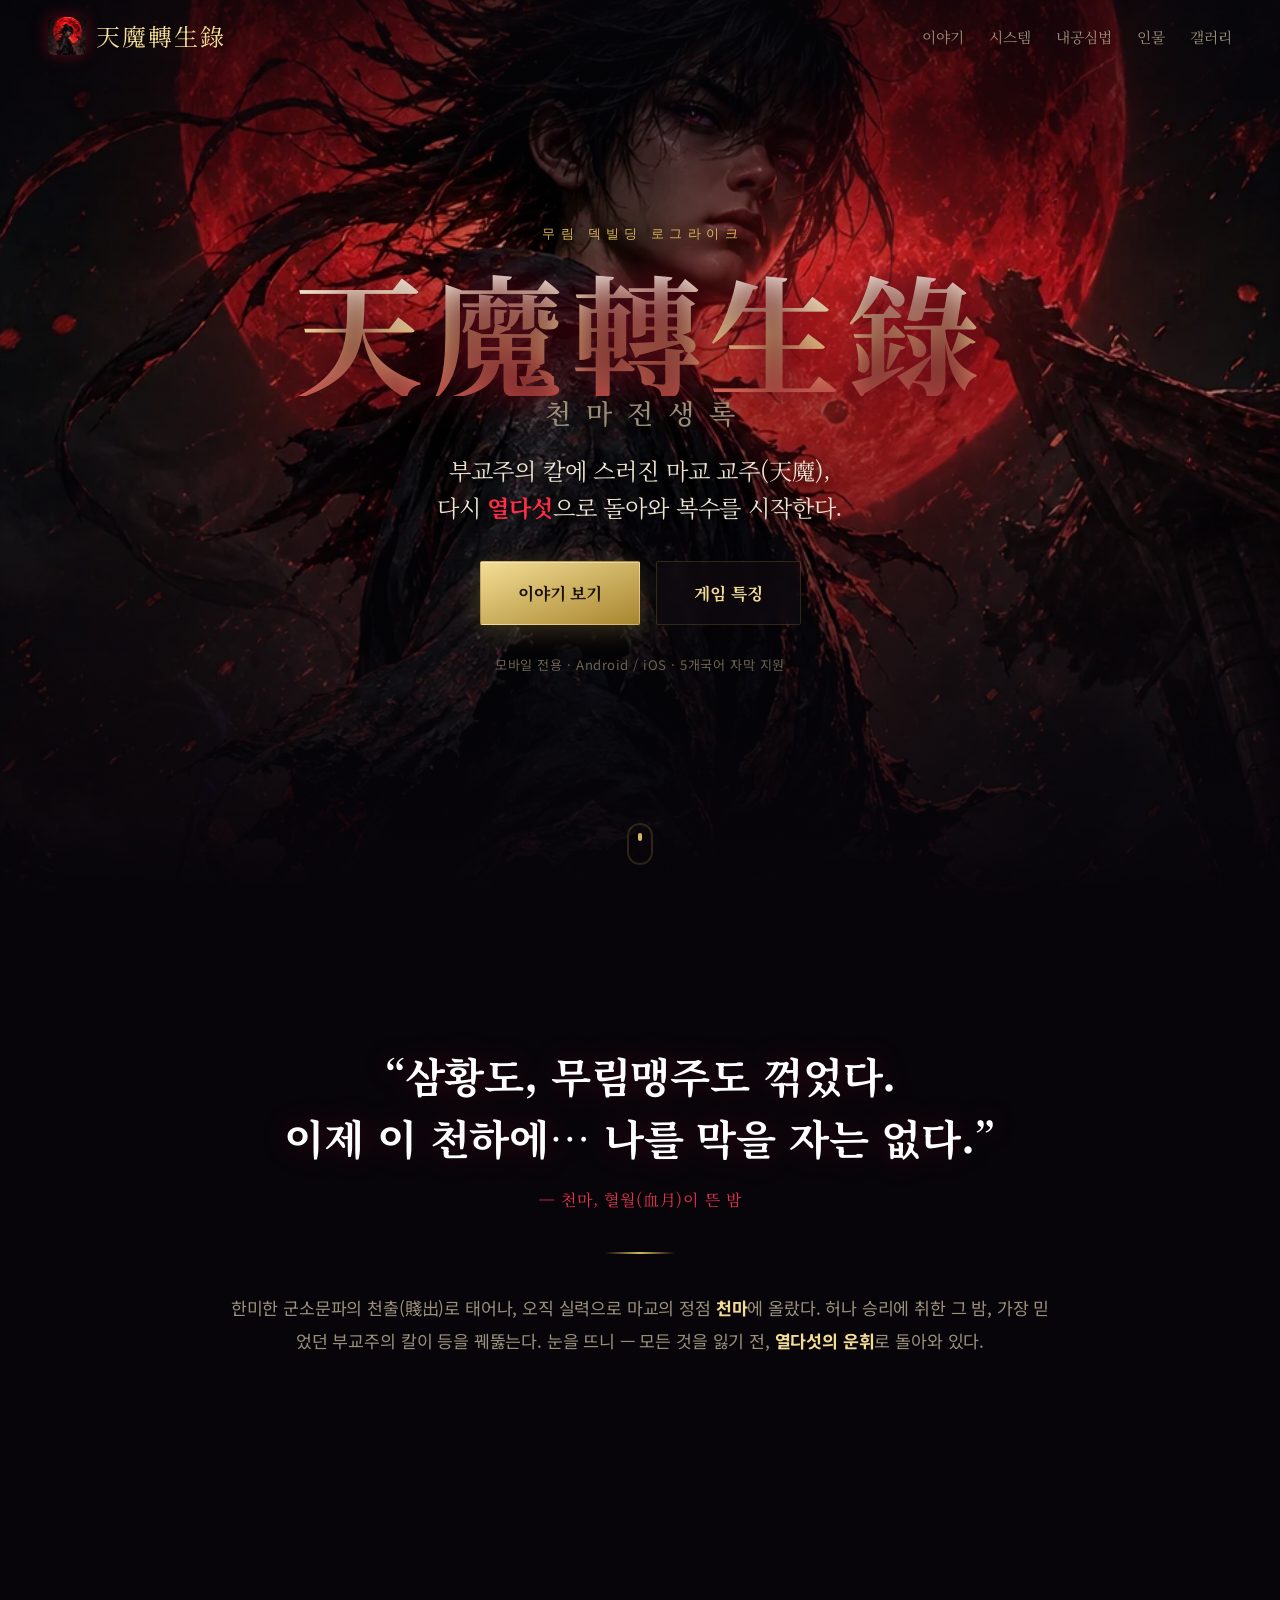
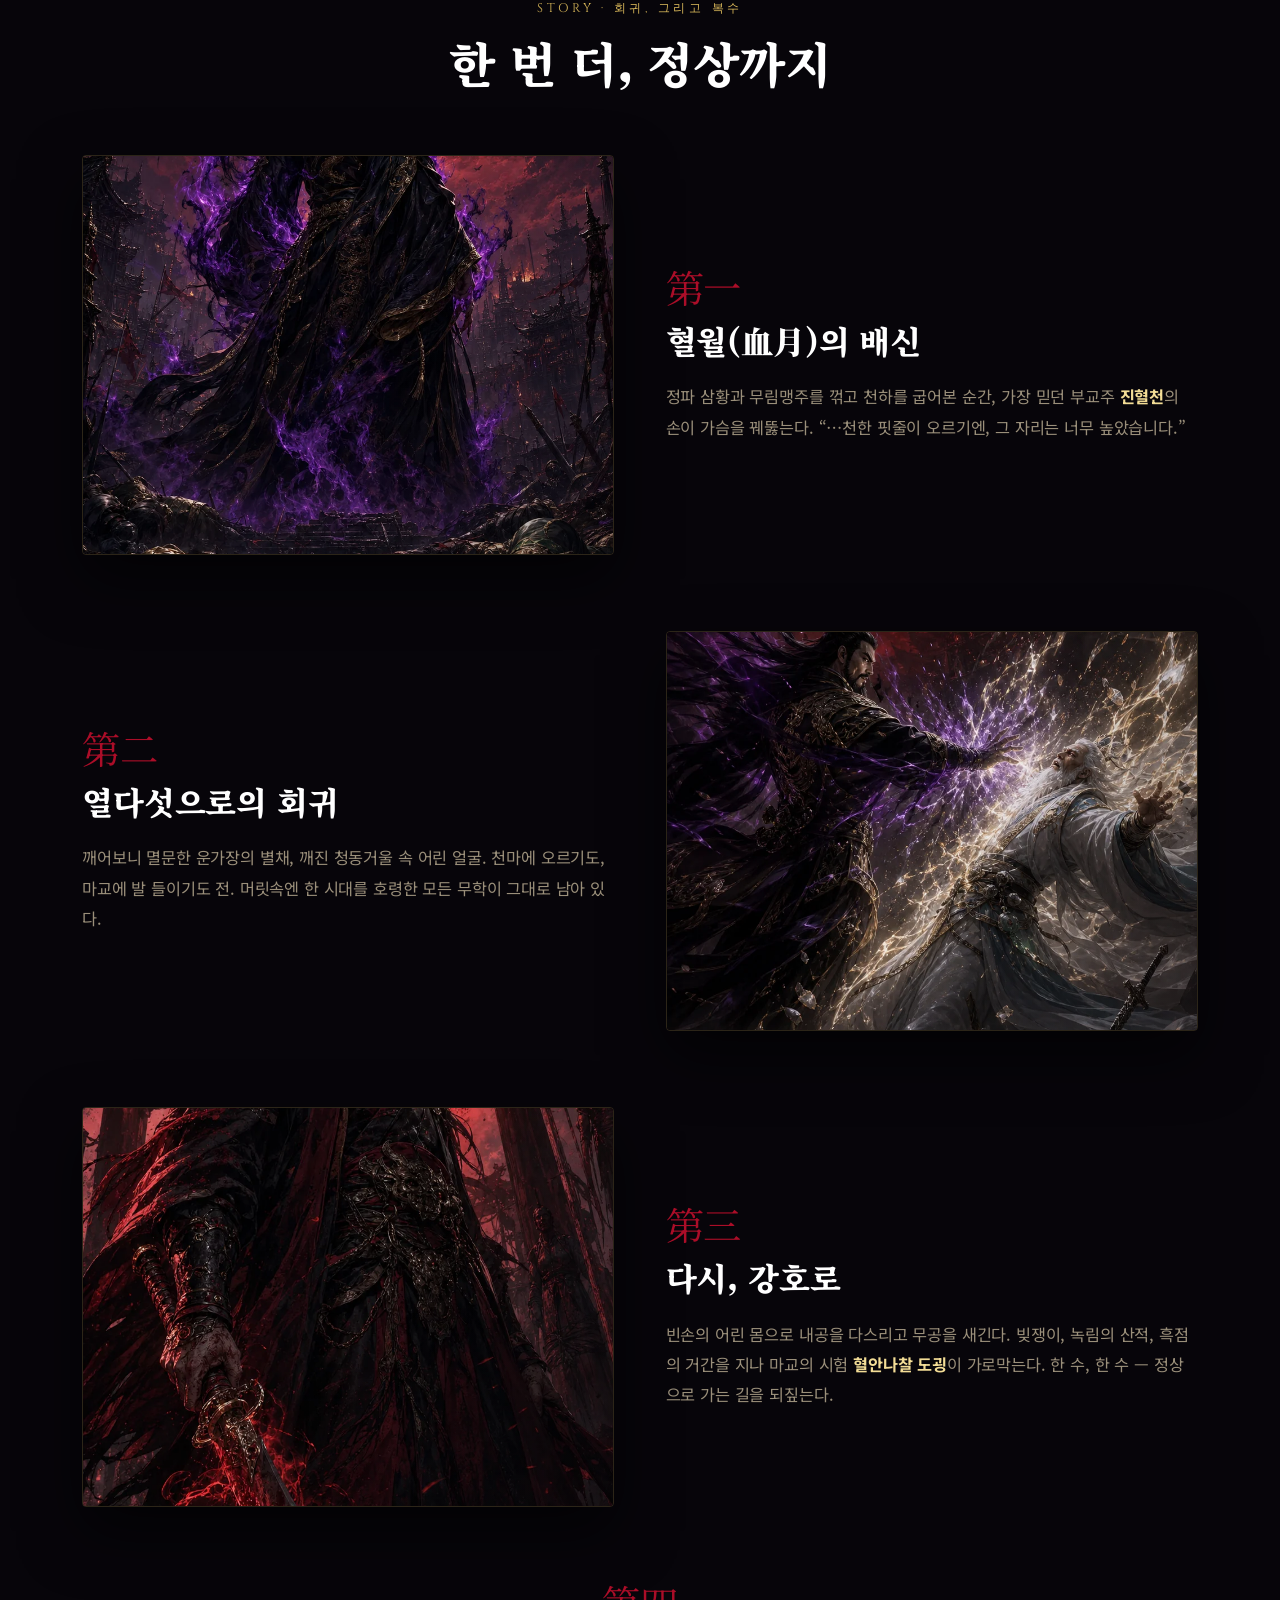
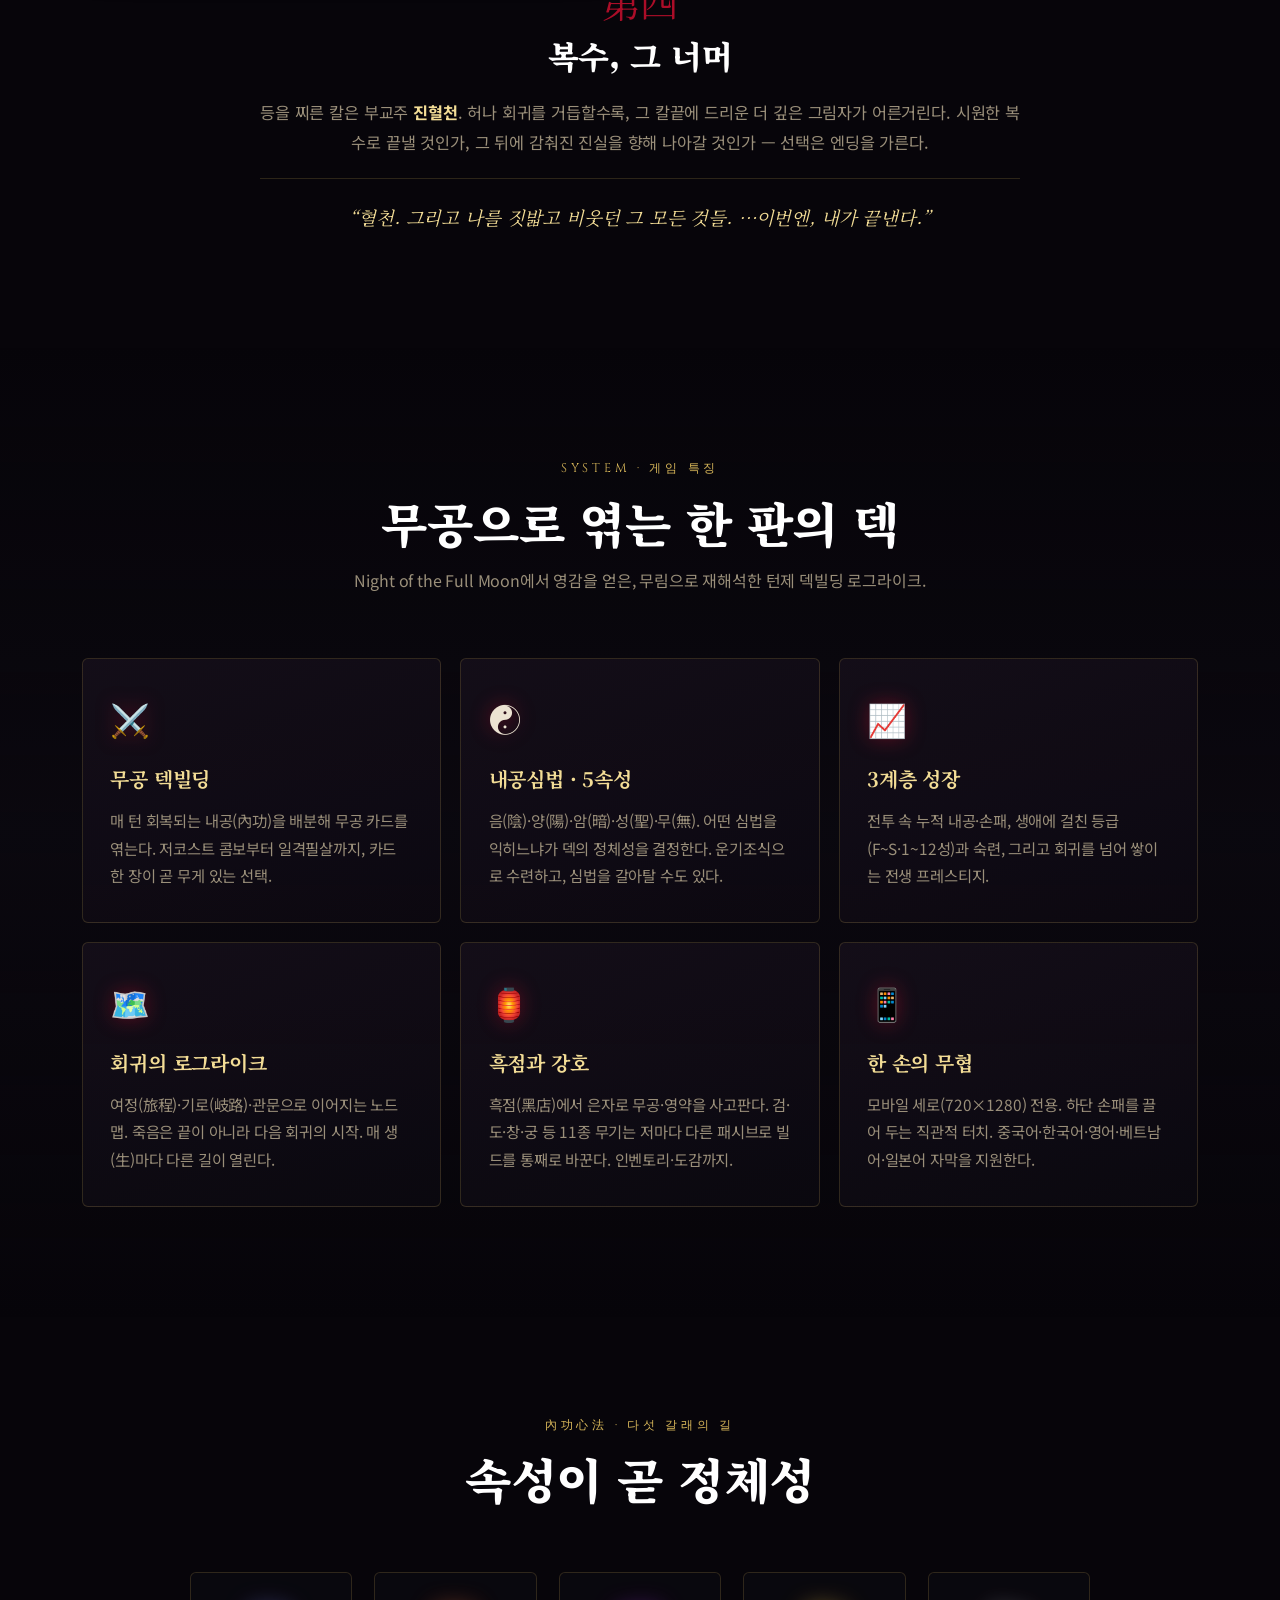
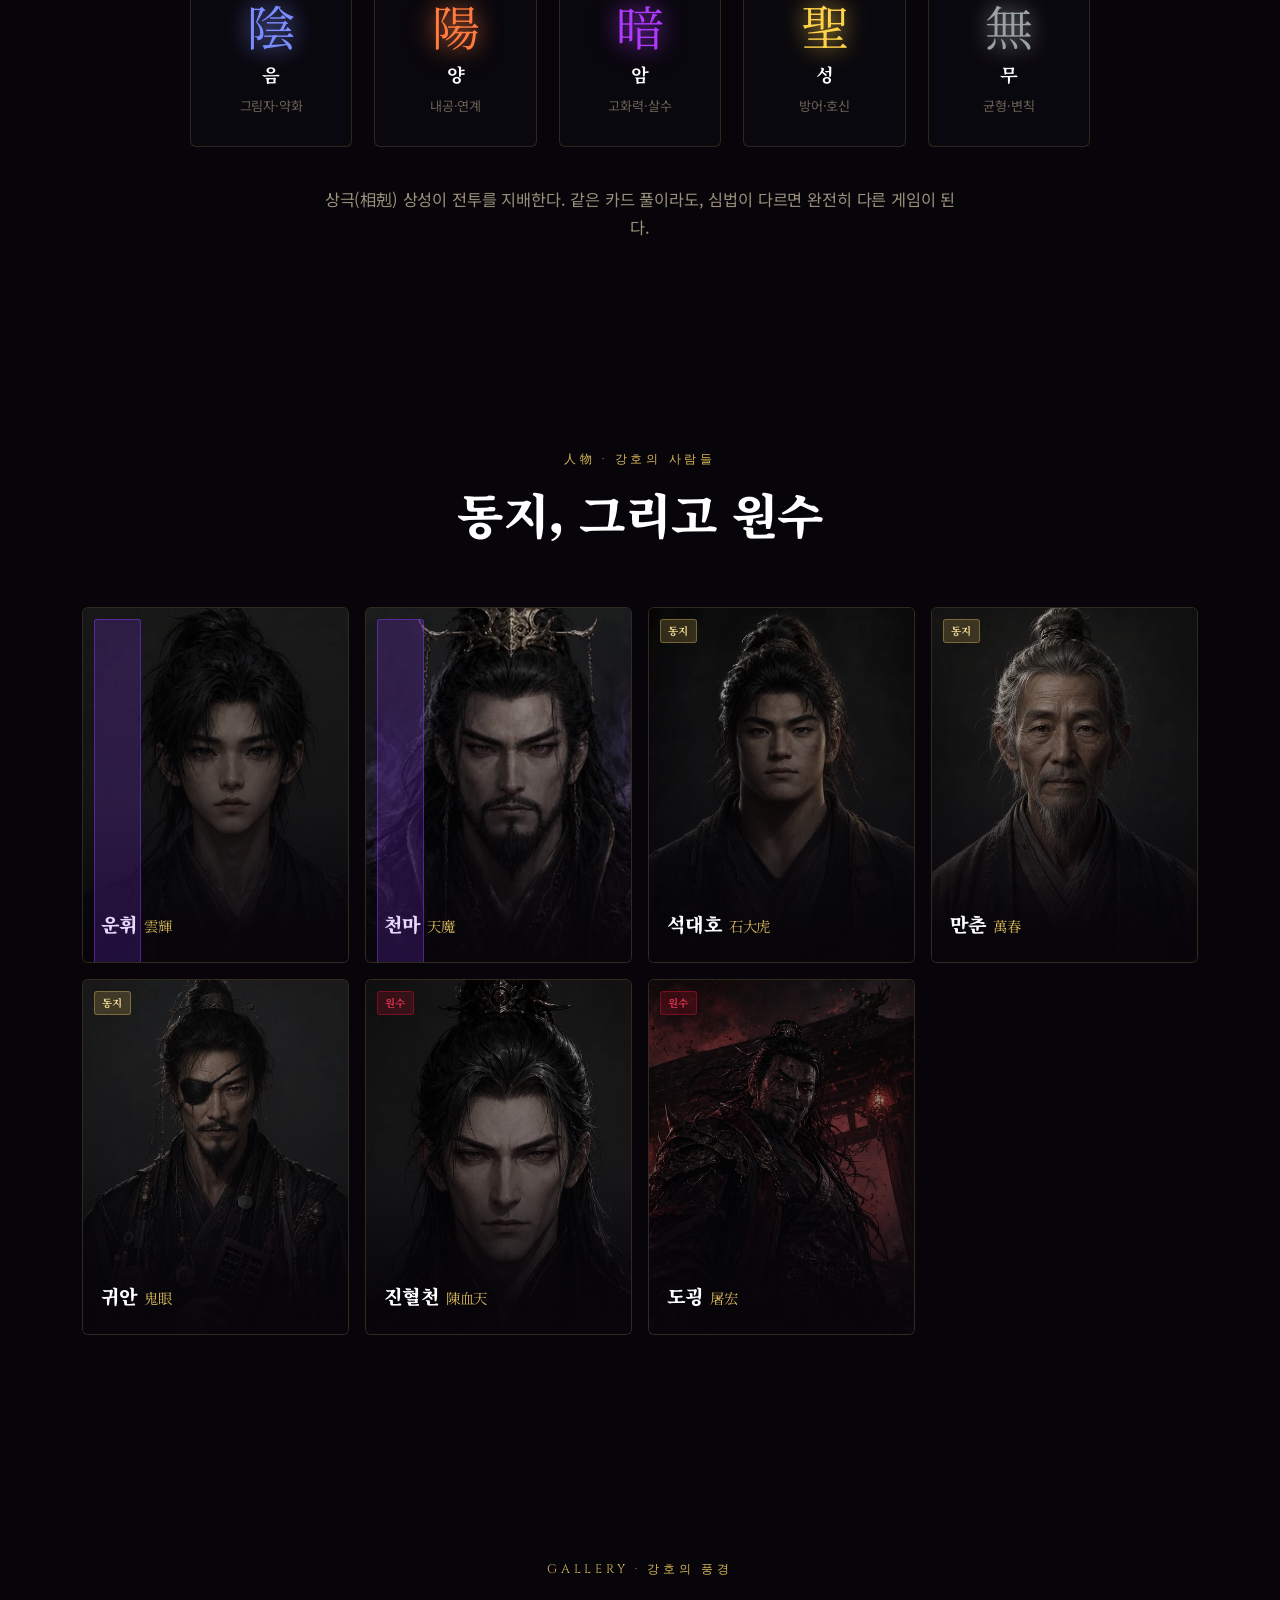
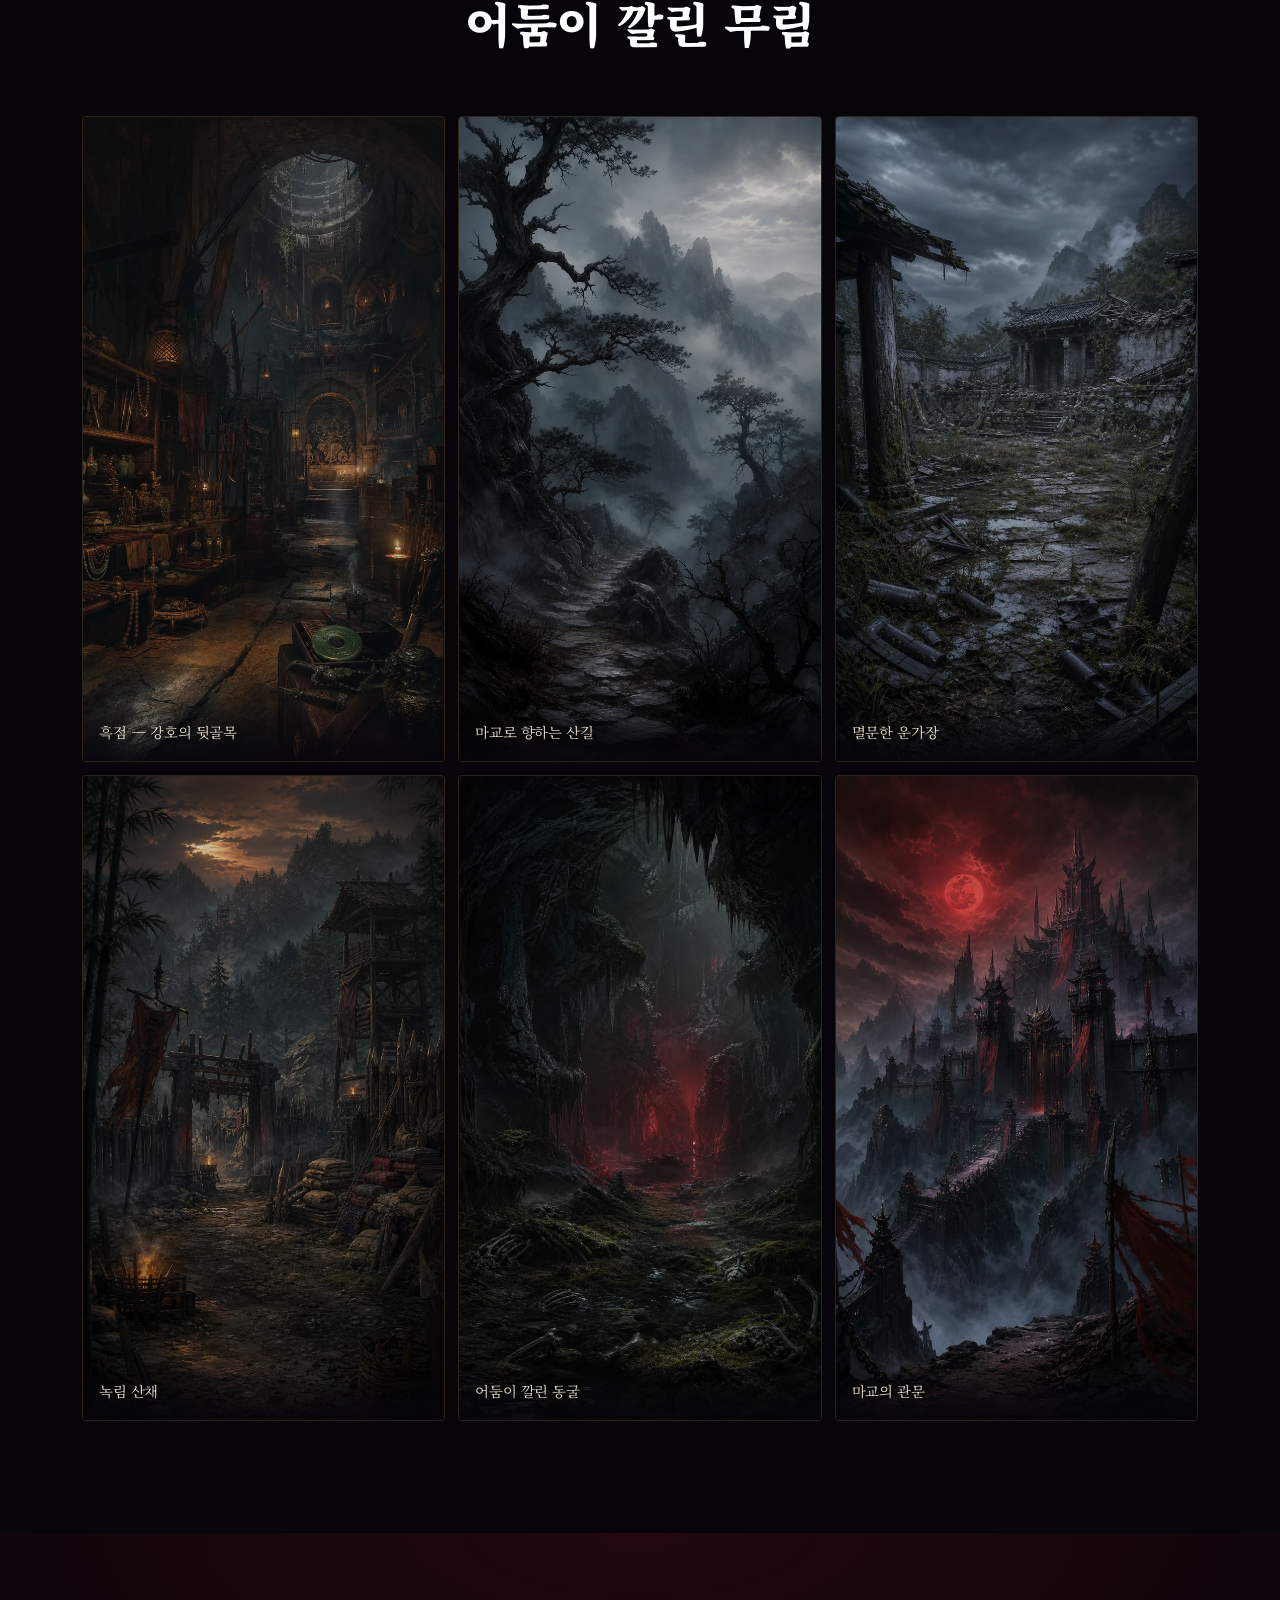
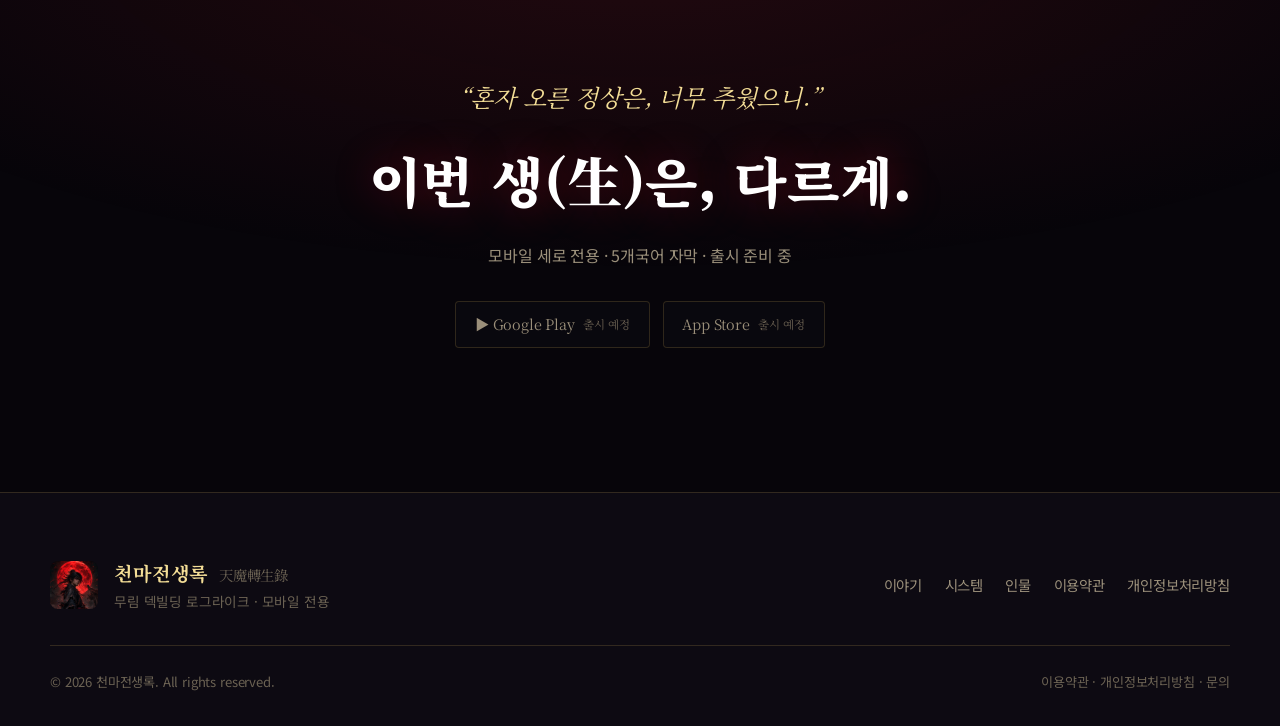
==== commit 3c7bdb20: "랜딩 수정: 폰트 통일·태그·석대호 이미지·사독린 복선·사전예약 제거 - 제목 폰트를 Noto Serif KR로 통일(轉/錄 등 모든 한자 일관 렌더, Ma Shan Zheng 제" ====
--- a/index.html
+++ b/index.html
@@ -17,7 +17,7 @@
 
 <link rel="preconnect" href="https://fonts.googleapis.com" />
 <link rel="preconnect" href="https://fonts.gstatic.com" crossorigin />
-<link href="https://fonts.googleapis.com/css2?family=Noto+Serif+KR:wght@500;700;900&family=Noto+Sans+KR:wght@300;400;500;700&family=Cinzel:wght@500;700;900&family=Ma+Shan+Zheng&display=swap" rel="stylesheet" />
+<link href="https://fonts.googleapis.com/css2?family=Noto+Serif+KR:wght@500;700;900&family=Noto+Sans+KR:wght@300;400;500;700&family=Cinzel:wght@500;700;900&display=swap" rel="stylesheet" />
 <link rel="stylesheet" href="css/style.css" />
 </head>
 <body>
@@ -38,7 +38,6 @@
     <a href="#characters">인물</a>
     <a href="#gallery">갤러리</a>
   </nav>
-  <a href="#cta" class="btn btn--gold nav__cta">사전 예약</a>
   <button class="nav__burger" id="burger" aria-label="메뉴">☰</button>
 </header>
 
@@ -60,8 +59,8 @@
       부교주의 칼에 스러진 마교 교주(天魔),<br />다시 <em>열다섯</em>으로 돌아와 복수를 시작한다.
     </p>
     <div class="hero__cta reveal" data-delay="3">
-      <a href="#cta" class="btn btn--gold btn--lg">사전 예약하기</a>
-      <a href="#story" class="btn btn--ghost btn--lg">이야기 보기</a>
+      <a href="#story" class="btn btn--gold btn--lg">이야기 보기</a>
+      <a href="#features" class="btn btn--ghost btn--lg">게임 특징</a>
     </div>
     <p class="hero__platforms reveal" data-delay="4">모바일 전용 · Android / iOS · 5개국어 자막 지원</p>
   </div>
@@ -128,9 +127,9 @@
     <article class="beat beat--rev reveal">
       <div class="beat__text beat__text--full">
         <span class="beat__no">第四</span>
-        <h3>두 겹의 진실</h3>
-        <p>등을 찌른 칼은 진혈천이었다. 그러나 그 칼을 쥐어준 손은 — 회귀 내내 운휘를 돕던 따뜻한 멘토,
-        <b>사독린</b>이었다. 시원한 복수로 끝낼 것인가, 그 배신 속에 숨은 진짜 이유를 향해 나아갈 것인가.
+        <h3>복수, 그 너머</h3>
+        <p>등을 찌른 칼은 부교주 <b>진혈천</b>. 허나 회귀를 거듭할수록, 그 칼끝에 드리운
+        더 깊은 그림자가 어른거린다. 시원한 복수로 끝낼 것인가, 그 뒤에 감춰진 진실을 향해 나아갈 것인가 —
         선택은 엔딩을 가른다.</p>
         <p class="beat__line">“혈천. 그리고 나를 짓밟고 비웃던 그 모든 것들. …이번엔, 내가 끝낸다.”</p>
       </div>
@@ -197,16 +196,11 @@
   <div class="cta__inner">
     <p class="cta__line reveal">“혼자 오른 정상은, 너무 추웠으니.”</p>
     <h2 class="cta__title reveal" data-delay="1">이번 생(生)은, 다르게.</h2>
-    <p class="cta__sub reveal" data-delay="2">출시 소식을 가장 먼저 받아보세요. 사전 예약자에게 특전이 준비됩니다.</p>
-    <form class="cta__form reveal" data-delay="2" id="signup">
-      <input type="email" placeholder="이메일 주소" required aria-label="이메일" />
-      <button type="submit" class="btn btn--gold">예약 알림 받기</button>
-    </form>
+    <p class="cta__sub reveal" data-delay="2">모바일 세로 전용 · 5개국어 자막 · 출시 준비 중</p>
     <div class="cta__badges reveal" data-delay="3">
       <span class="store-badge">▶ Google Play <small>출시 예정</small></span>
       <span class="store-badge"> App Store <small>출시 예정</small></span>
     </div>
-    <p class="cta__msg" id="signup-msg" hidden></p>
   </div>
 </section>
 
--- a/css/style.css
+++ b/css/style.css
@@ -19,7 +19,7 @@
   --line:      rgba(217,184,90,0.18);
   --serif: "Noto Serif KR", serif;
   --sans:  "Noto Sans KR", sans-serif;
-  --deco:  "Ma Shan Zheng", "Noto Serif KR", serif;
+  --deco:  "Noto Serif KR", serif;
   --cinzel:"Cinzel", serif;
   --maxw: 1180px;
 }
@@ -206,7 +206,7 @@
 .char img { width: 100%; height: 100%; object-fit: cover; object-position: 50% 22%; transition: transform .6s, filter .4s; filter: grayscale(.3) brightness(.78); }
 .char:hover img { transform: scale(1.08); filter: grayscale(0) brightness(.95); }
 .char__overlay { position: absolute; inset: 0; display: flex; flex-direction: column; justify-content: flex-end; padding: 1.1rem; background: linear-gradient(0deg, rgba(7,5,10,.95) 8%, rgba(7,5,10,.35) 45%, transparent); }
-.char__tag { align-self: flex-start; white-space: nowrap; font-family: var(--serif); font-weight: 700; font-size: .68rem; letter-spacing: .1em; padding: .3em .7em; border-radius: 2px; margin-bottom: auto; }
+.char__tag { position: absolute; top: .7rem; left: .7rem; z-index: 2; white-space: nowrap; font-family: var(--serif); font-weight: 700; font-size: .66rem; letter-spacing: .06em; padding: .22em .62em; border-radius: 3px; }
 .char__tag.ally   { background: rgba(217,184,90,.2); color: var(--gold-2); border: 1px solid rgba(217,184,90,.4); }
 .char__tag.enemy  { background: rgba(200,16,46,.2);  color: var(--blood-2); border: 1px solid rgba(200,16,46,.45); }
 .char__tag.hero   { background: rgba(139,59,255,.2); color: var(--qi-2);   border: 1px solid rgba(139,59,255,.45); }
